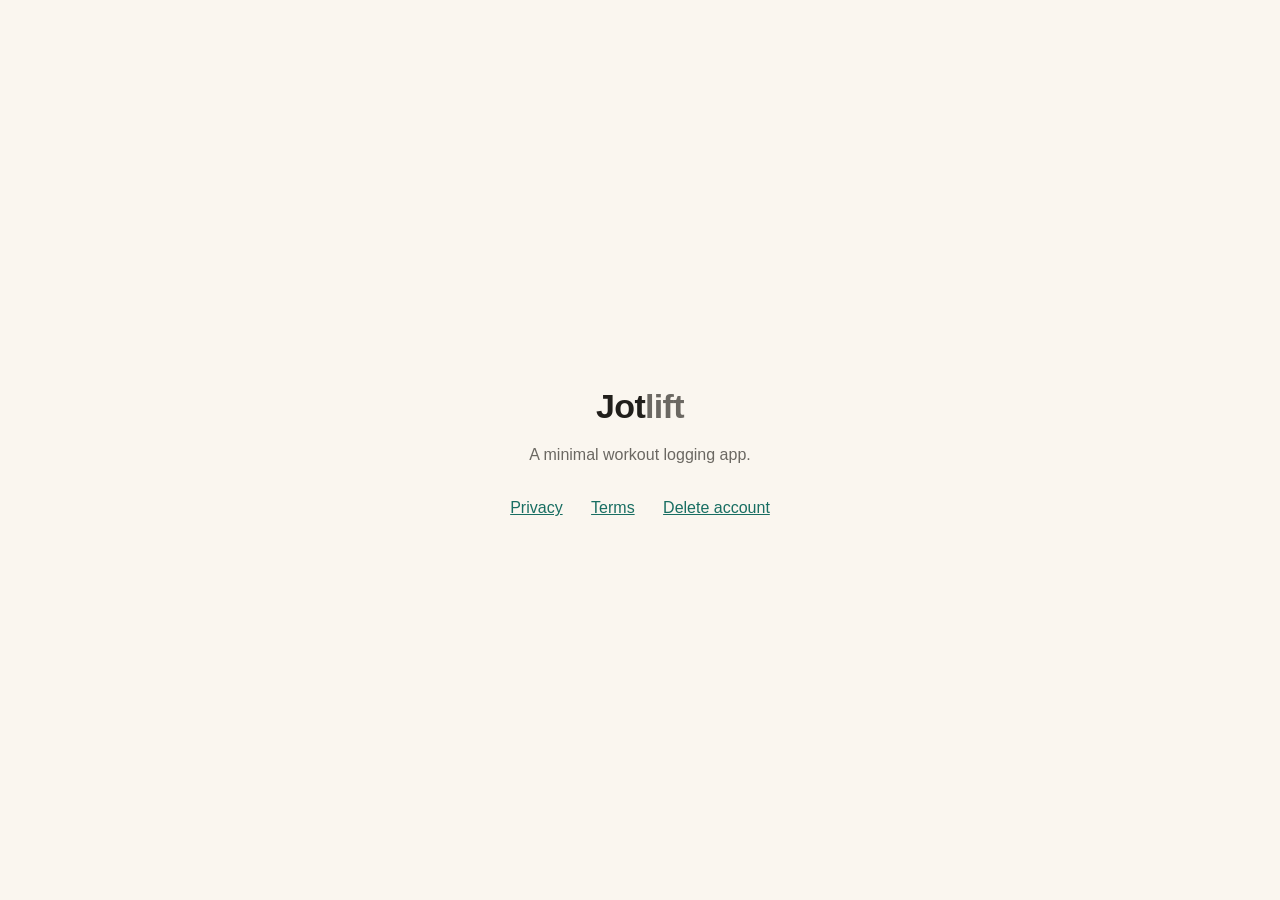
==== index.html @ 5275f231 "Add Jotlift legal pages (privacy, terms, account deletion) + root + CNAME for jotlift.app" ====
<!DOCTYPE html>
<html lang="en">
<head>
<meta charset="utf-8">
<meta name="viewport" content="width=device-width, initial-scale=1">
<title>Jotlift</title>
<meta name="description" content="Jotlift, a minimal workout logging app.">
<style>
:root{--paper:#FAF6EF;--ink:#211F1B;--ink2:#6b6862;--accent:#186E62;--hair:#e7e0d5;}
@media (prefers-color-scheme:dark){:root{--paper:#101012;--ink:#ECEDEF;--ink2:#9A9DA5;--accent:#57B3A2;--hair:#38383A;}}
*{box-sizing:border-box;}
body{margin:0;background:var(--paper);color:var(--ink);line-height:1.6;-webkit-font-smoothing:antialiased;
font-family:-apple-system,BlinkMacSystemFont,"Segoe UI",Roboto,Helvetica,Arial,sans-serif;
min-height:100vh;display:flex;align-items:center;justify-content:center;}
.wrap{max-width:520px;padding:32px 22px;text-align:center;}
.brand{font-weight:700;font-size:34px;letter-spacing:-0.02em;margin-bottom:8px;}
.brand span{color:var(--ink2);font-weight:600;}
p{font-size:16px;color:var(--ink2);margin:0 0 28px;}
.nav a{color:var(--accent);margin:0 12px;font-size:16px;}
</style>
</head>
<body>
<div class="wrap">
<div class="brand">Jot<span>lift</span></div>
<p>A minimal workout logging app.</p>
<div class="nav">
<a href="/privacy">Privacy</a>
<a href="/terms">Terms</a>
<a href="/delete">Delete account</a>
</div>
</div>
</body>
</html>
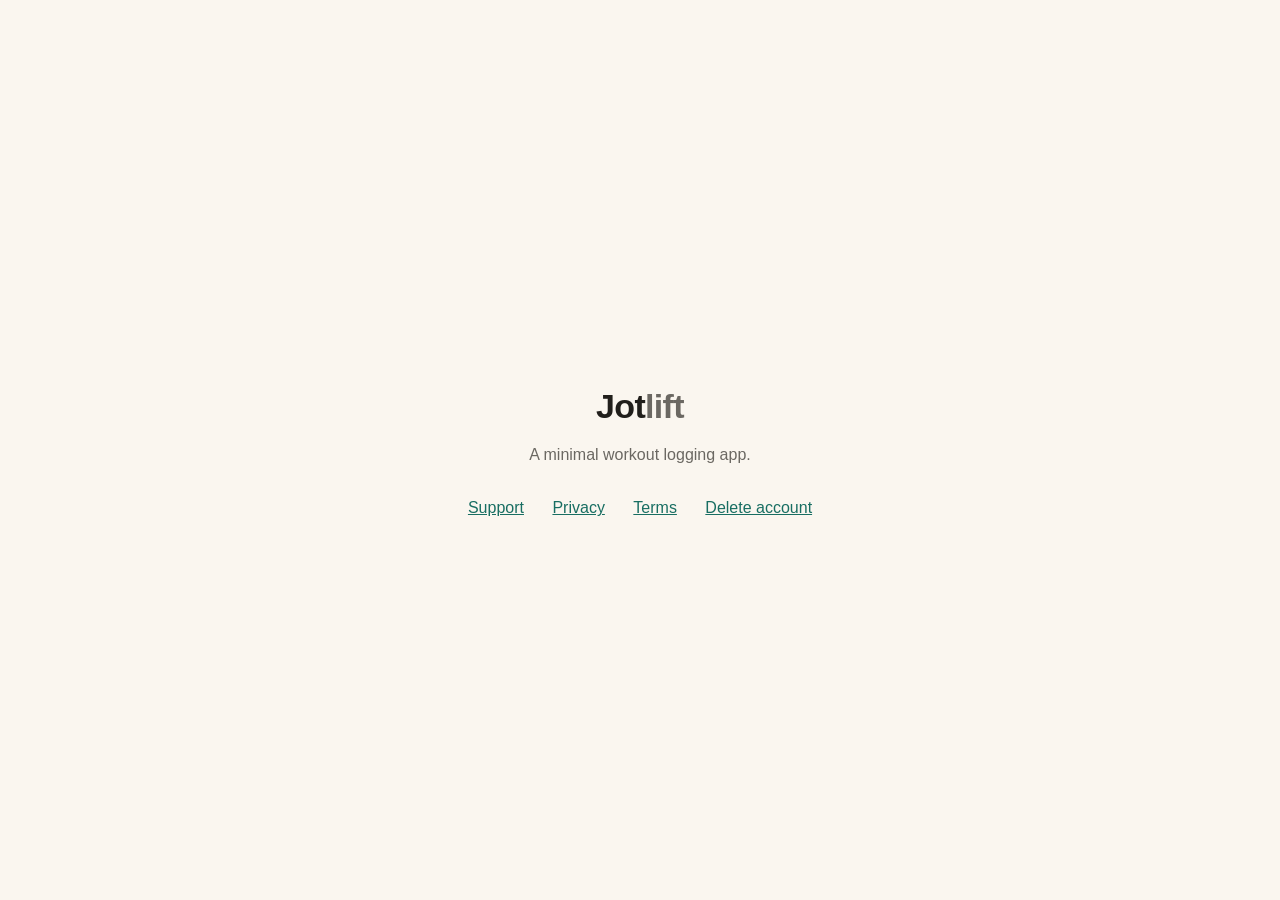
==== commit cad8bf17: "Add support page for the App Store support URL App Store Connect requires a Support URL and reviewer" ====
--- a/index.html
+++ b/index.html
@@ -24,6 +24,7 @@
 <div class="brand">Jot<span>lift</span></div>
 <p>A minimal workout logging app.</p>
 <div class="nav">
+<a href="/support">Support</a>
 <a href="/privacy">Privacy</a>
 <a href="/terms">Terms</a>
 <a href="/delete">Delete account</a>
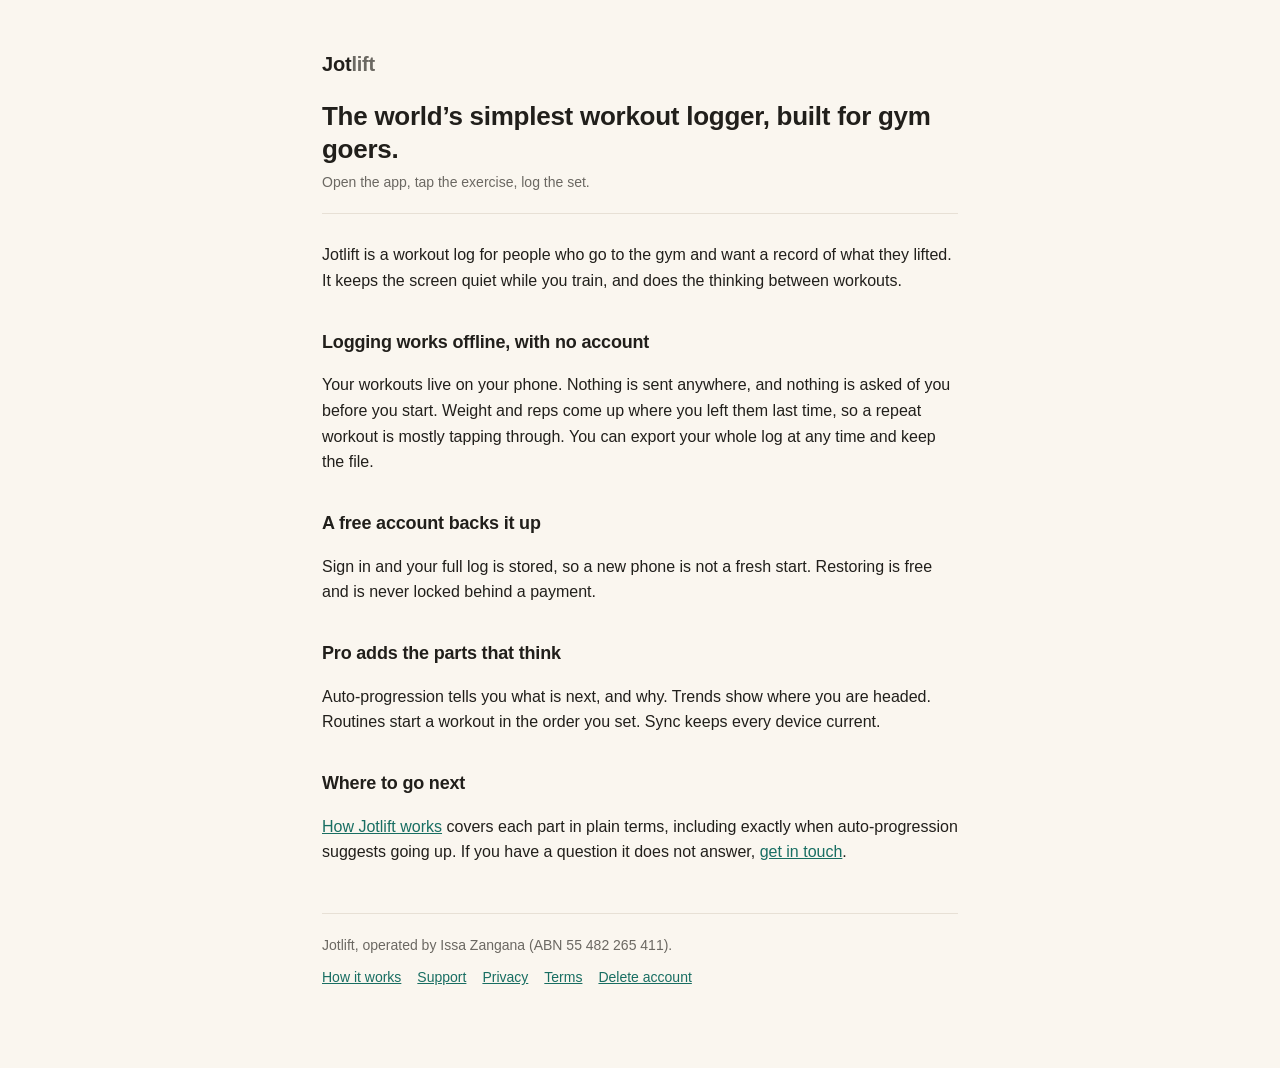
==== commit 94a52021: "Rewrite homepage and add how-it-works The homepage described the app in one sentence, which does not" ====
--- a/index.html
+++ b/index.html
@@ -4,31 +4,55 @@
 <meta charset="utf-8">
 <meta name="viewport" content="width=device-width, initial-scale=1">
 <title>Jotlift</title>
-<meta name="description" content="Jotlift, a minimal workout logging app.">
+<meta name="description" content="Jotlift is a simple workout logger. Log your sets offline, back them up with a free account, and let Jotlift Pro tell you what is next.">
 <style>
 :root{--paper:#FAF6EF;--ink:#211F1B;--ink2:#6b6862;--accent:#186E62;--hair:#e7e0d5;}
 @media (prefers-color-scheme:dark){:root{--paper:#101012;--ink:#ECEDEF;--ink2:#9A9DA5;--accent:#57B3A2;--hair:#38383A;}}
 *{box-sizing:border-box;}
 body{margin:0;background:var(--paper);color:var(--ink);line-height:1.6;-webkit-font-smoothing:antialiased;
-font-family:-apple-system,BlinkMacSystemFont,"Segoe UI",Roboto,Helvetica,Arial,sans-serif;
-min-height:100vh;display:flex;align-items:center;justify-content:center;}
-.wrap{max-width:520px;padding:32px 22px;text-align:center;}
-.brand{font-weight:700;font-size:34px;letter-spacing:-0.02em;margin-bottom:8px;}
+font-family:-apple-system,BlinkMacSystemFont,"Segoe UI",Roboto,Helvetica,Arial,sans-serif;}
+.wrap{max-width:680px;margin:0 auto;padding:48px 22px 80px;}
+header{border-bottom:1px solid var(--hair);padding-bottom:20px;margin-bottom:28px;}
+.brand{font-weight:700;font-size:20px;letter-spacing:-0.01em;}
 .brand span{color:var(--ink2);font-weight:600;}
-p{font-size:16px;color:var(--ink2);margin:0 0 28px;}
-.nav a{color:var(--accent);margin:0 12px;font-size:16px;}
+h1{font-size:26px;line-height:1.25;margin:20px 0 6px;letter-spacing:-0.01em;}
+.eff{color:var(--ink2);font-size:14px;margin:0;}
+h2{font-size:18px;margin:34px 0 8px;letter-spacing:-0.01em;}
+p,li{font-size:16px;}
+a{color:var(--accent);}
+ul{padding-left:20px;}
+strong{font-weight:600;}
+footer{margin-top:48px;padding-top:20px;border-top:1px solid var(--hair);color:var(--ink2);font-size:14px;}
+.nav{margin-top:10px;}
+.nav a{margin-right:16px;}
 </style>
 </head>
 <body>
 <div class="wrap">
+<header>
 <div class="brand">Jot<span>lift</span></div>
-<p>A minimal workout logging app.</p>
-<div class="nav">
-<a href="/support">Support</a>
-<a href="/privacy">Privacy</a>
-<a href="/terms">Terms</a>
-<a href="/delete">Delete account</a>
-</div>
+<h1>The world&rsquo;s simplest workout logger, built for gym goers.</h1>
+<p class="eff">Open the app, tap the exercise, log the set.</p>
+</header>
+
+<p>Jotlift is a workout log for people who go to the gym and want a record of what they lifted. It keeps the screen quiet while you train, and does the thinking between workouts.</p>
+
+<h2>Logging works offline, with no account</h2>
+<p>Your workouts live on your phone. Nothing is sent anywhere, and nothing is asked of you before you start. Weight and reps come up where you left them last time, so a repeat workout is mostly tapping through. You can export your whole log at any time and keep the file.</p>
+
+<h2>A free account backs it up</h2>
+<p>Sign in and your full log is stored, so a new phone is not a fresh start. Restoring is free and is never locked behind a payment.</p>
+
+<h2>Pro adds the parts that think</h2>
+<p>Auto-progression tells you what is next, and why. Trends show where you are headed. Routines start a workout in the order you set. Sync keeps every device current.</p>
+
+<h2>Where to go next</h2>
+<p><a href="/how-it-works">How Jotlift works</a> covers each part in plain terms, including exactly when auto-progression suggests going up. If you have a question it does not answer, <a href="/support">get in touch</a>.</p>
+
+<footer>
+Jotlift, operated by Issa Zangana (ABN 55 482 265 411).
+<div class="nav"><a href="/how-it-works">How it works</a><a href="/support">Support</a><a href="/privacy">Privacy</a><a href="/terms">Terms</a><a href="/delete">Delete account</a></div>
+</footer>
 </div>
 </body>
 </html>
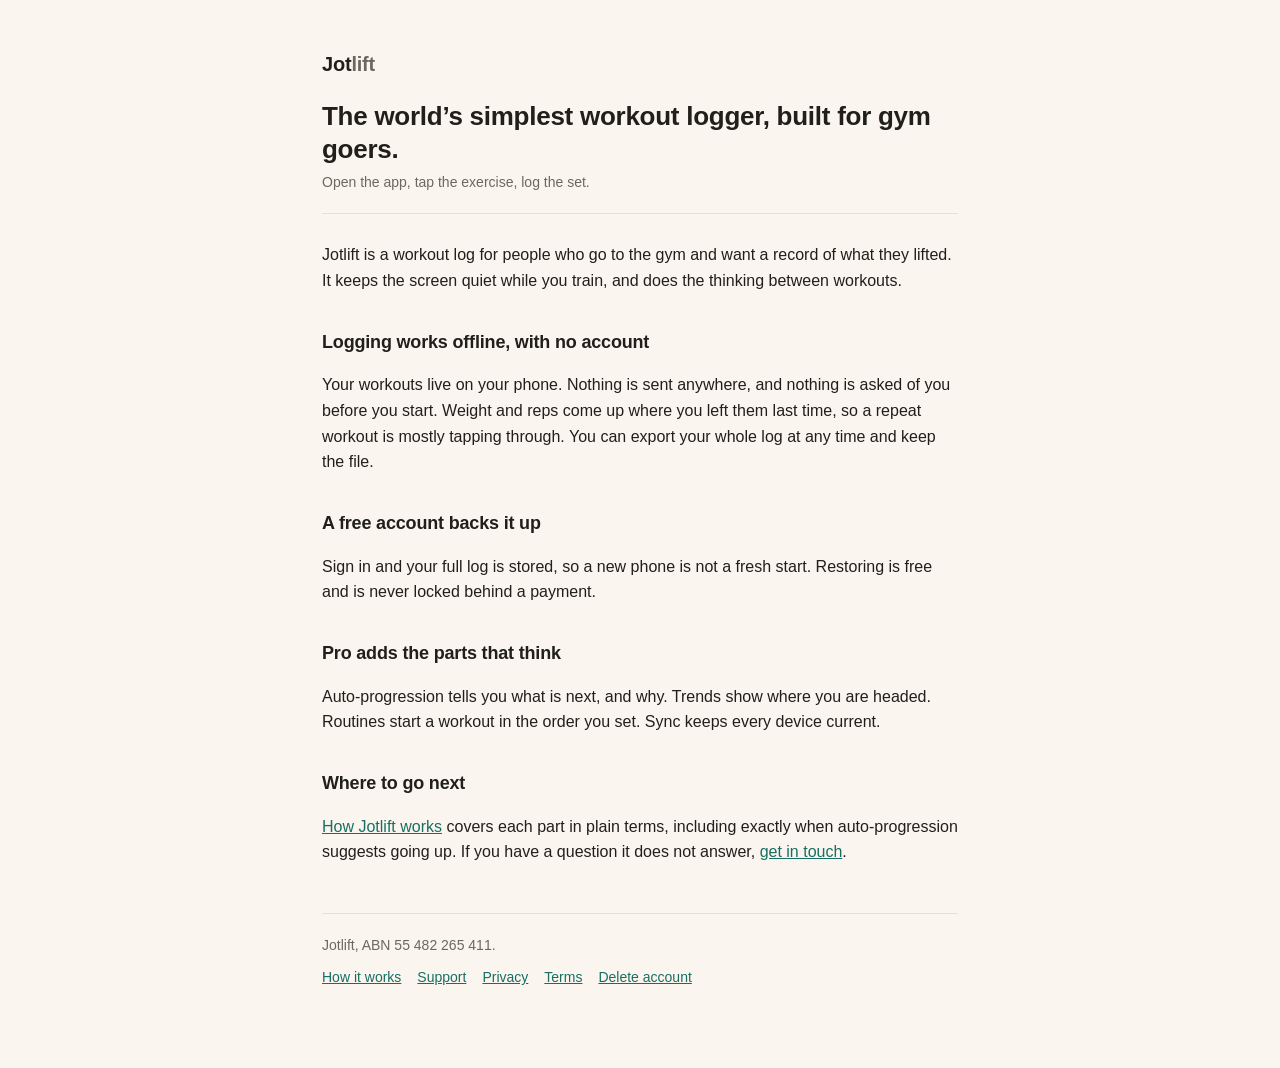
==== commit 0ce8c91b: "Identify the operator by trading name and ABN, not by personal name Replaces all 12 occurrences of t" ====
--- a/index.html
+++ b/index.html
@@ -50,7 +50,7 @@
 <p><a href="/how-it-works">How Jotlift works</a> covers each part in plain terms, including exactly when auto-progression suggests going up. If you have a question it does not answer, <a href="/support">get in touch</a>.</p>
 
 <footer>
-Jotlift, operated by Issa Zangana (ABN 55 482 265 411).
+Jotlift, ABN 55 482 265 411.
 <div class="nav"><a href="/how-it-works">How it works</a><a href="/support">Support</a><a href="/privacy">Privacy</a><a href="/terms">Terms</a><a href="/delete">Delete account</a></div>
 </footer>
 </div>
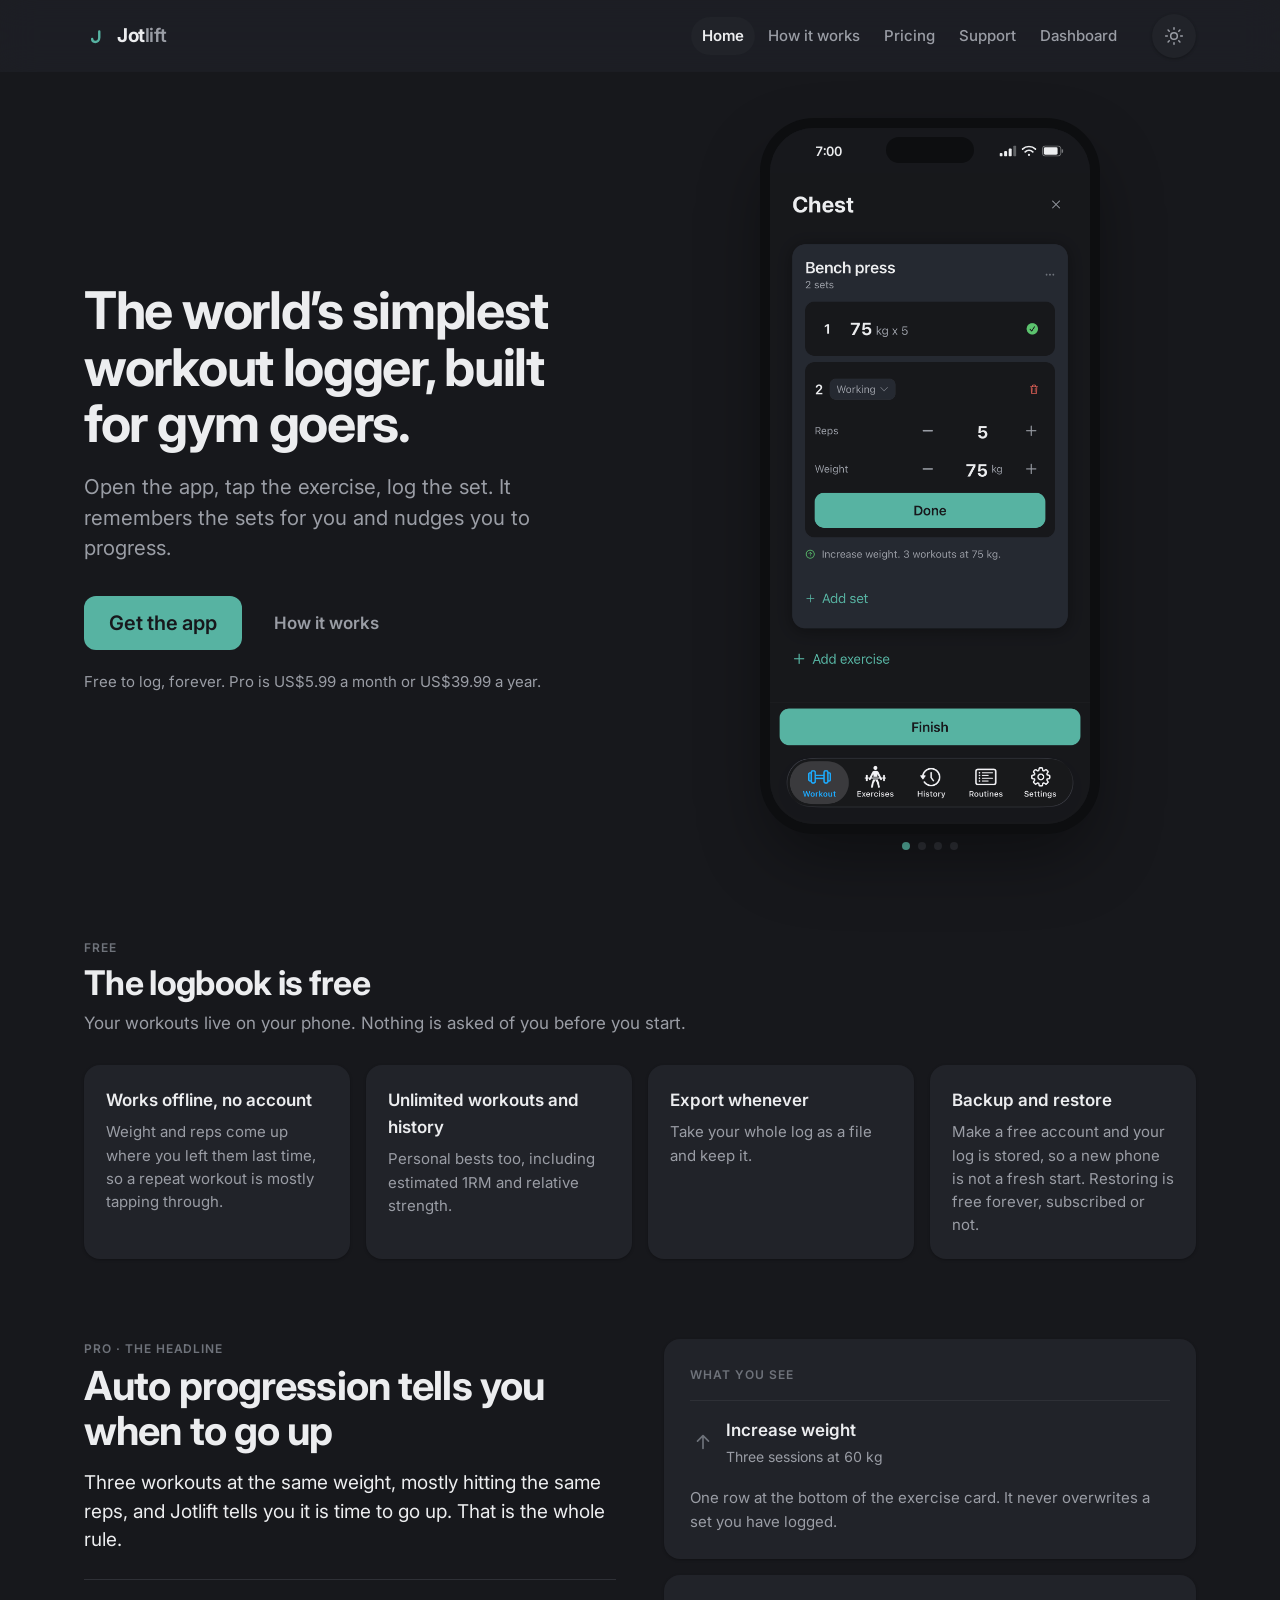
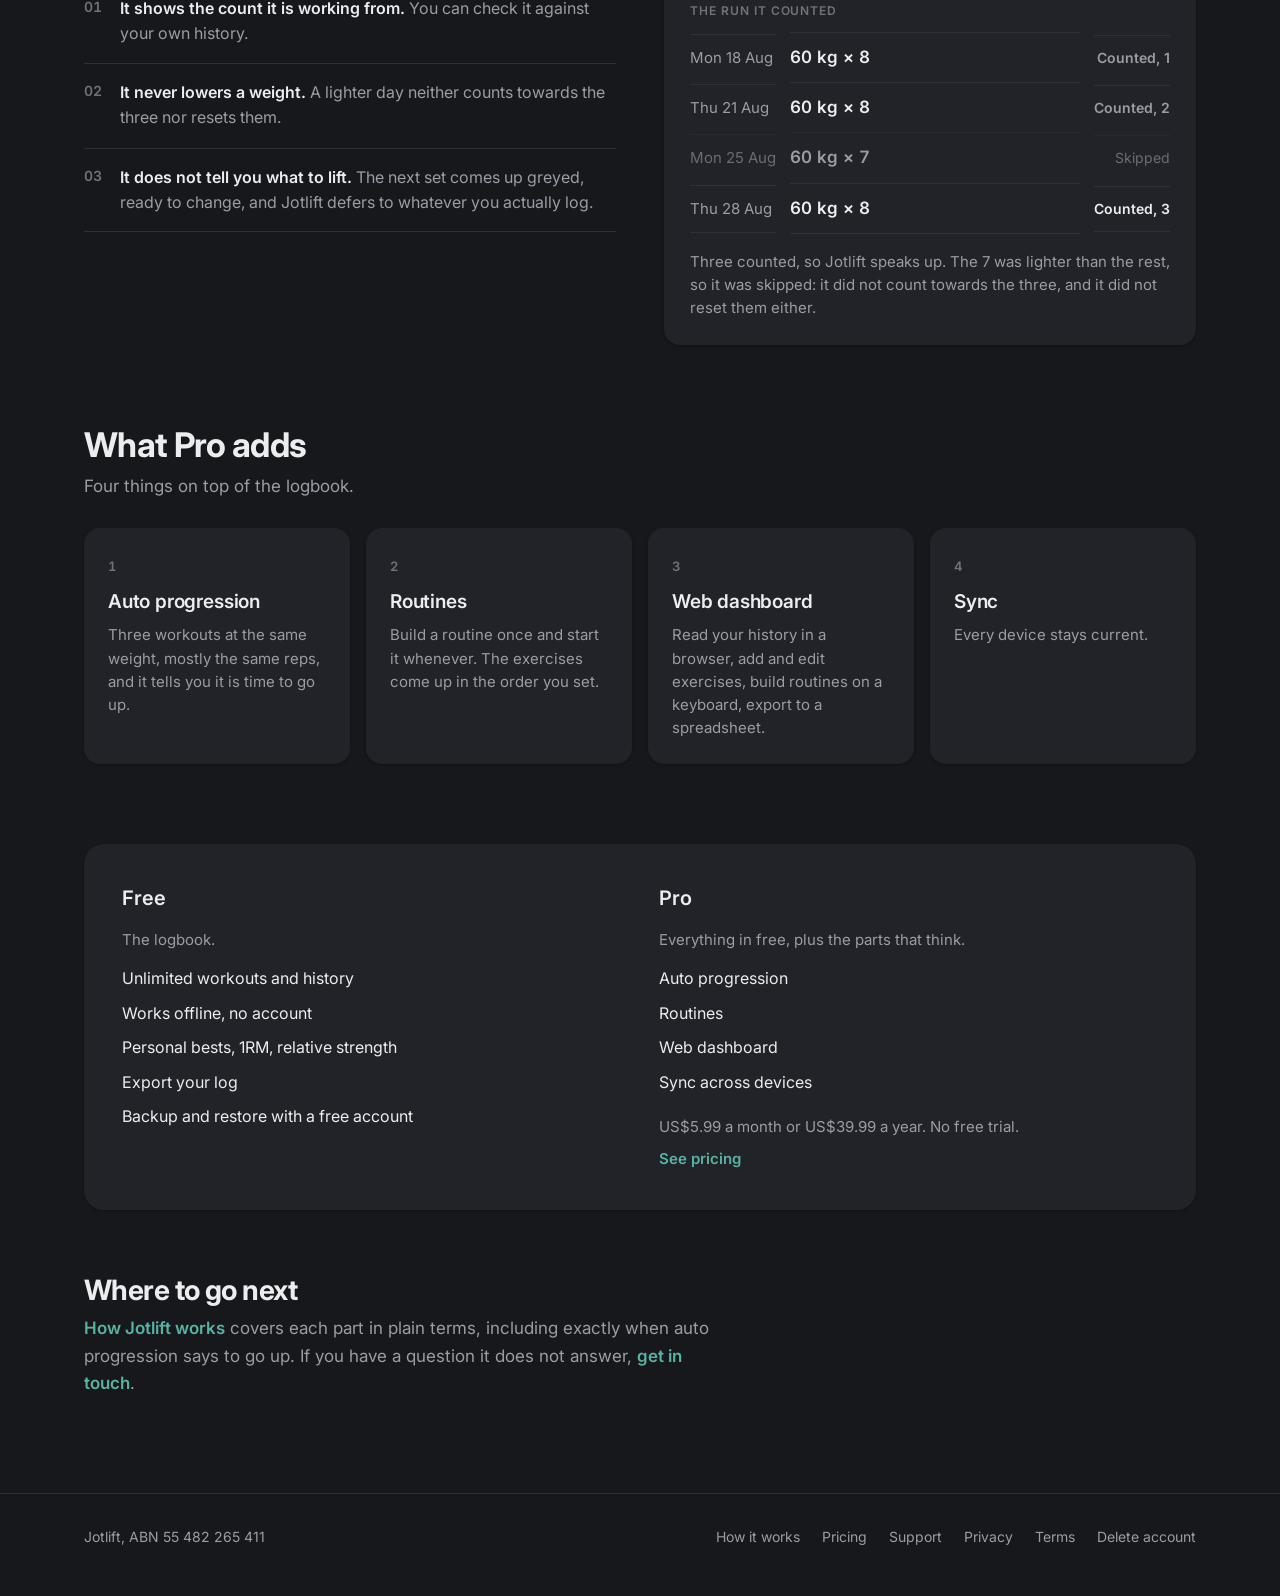
==== commit 5325343e: "Build the Jotlift web surface: marketing site and Pro dashboard Rebuilds the site from the design ha" ====
--- a/index.html
+++ b/index.html
@@ -1,58 +1,252 @@
 <!DOCTYPE html>
-<html lang="en">
+<html lang="en" data-app="jotlift" data-theme="dark">
 <head>
 <meta charset="utf-8">
 <meta name="viewport" content="width=device-width, initial-scale=1">
-<title>Jotlift</title>
-<meta name="description" content="Jotlift is a simple workout logger. Log your sets offline, back them up with a free account, and let Jotlift Pro tell you what is next.">
-<style>
-:root{--paper:#FAF6EF;--ink:#211F1B;--ink2:#6b6862;--accent:#186E62;--hair:#e7e0d5;}
-@media (prefers-color-scheme:dark){:root{--paper:#101012;--ink:#ECEDEF;--ink2:#9A9DA5;--accent:#57B3A2;--hair:#38383A;}}
-*{box-sizing:border-box;}
-body{margin:0;background:var(--paper);color:var(--ink);line-height:1.6;-webkit-font-smoothing:antialiased;
-font-family:-apple-system,BlinkMacSystemFont,"Segoe UI",Roboto,Helvetica,Arial,sans-serif;}
-.wrap{max-width:680px;margin:0 auto;padding:48px 22px 80px;}
-header{border-bottom:1px solid var(--hair);padding-bottom:20px;margin-bottom:28px;}
-.brand{font-weight:700;font-size:20px;letter-spacing:-0.01em;}
-.brand span{color:var(--ink2);font-weight:600;}
-h1{font-size:26px;line-height:1.25;margin:20px 0 6px;letter-spacing:-0.01em;}
-.eff{color:var(--ink2);font-size:14px;margin:0;}
-h2{font-size:18px;margin:34px 0 8px;letter-spacing:-0.01em;}
-p,li{font-size:16px;}
-a{color:var(--accent);}
-ul{padding-left:20px;}
-strong{font-weight:600;}
-footer{margin-top:48px;padding-top:20px;border-top:1px solid var(--hair);color:var(--ink2);font-size:14px;}
-.nav{margin-top:10px;}
-.nav a{margin-right:16px;}
-</style>
+<title>Jotlift — the world's simplest workout logger</title>
+<meta name="description" content="Open the app, tap the exercise, log the set. Jotlift remembers the sets for you and nudges you to progress. Free to log, forever.">
+<link rel="canonical" href="https://jotlift.app/">
+<meta property="og:title" content="Jotlift — the world's simplest workout logger">
+<meta property="og:description" content="Open the app, tap the exercise, log the set. Jotlift remembers the sets for you and nudges you to progress.">
+<meta property="og:url" content="https://jotlift.app/">
+<meta property="og:type" content="website">
+<link rel="icon" href="/assets/img/glyph.svg" type="image/svg+xml">
+<link rel="stylesheet" href="/assets/css/site.css">
+<script>
+  /* Applied before first paint so a light-mode reader never sees a dark flash. */
+  try {
+    var t = localStorage.getItem('jotlift.theme');
+    if (t === 'light' || t === 'dark') document.documentElement.setAttribute('data-theme', t);
+  } catch (e) {}
+</script>
 </head>
-<body>
-<div class="wrap">
-<header>
-<div class="brand">Jot<span>lift</span></div>
-<h1>The world&rsquo;s simplest workout logger, built for gym goers.</h1>
-<p class="eff">Open the app, tap the exercise, log the set.</p>
+<body class="jotx">
+<a class="skip-link" href="#main">Skip to content</a>
+
+<header class="site-header">
+  <div class="site-header__inner">
+    <a class="wordmark" href="/">
+      <svg width="24" height="24" viewBox="0 0 100 100" fill="none" aria-hidden="true"><g transform="translate(10,10) scale(0.8)"><path d="M67 26 L67 58 C67 73 56 81 46 81 C36 81 30 74 30 66" fill="none" stroke="var(--color-accent)" stroke-width="12.5" stroke-linecap="round" stroke-linejoin="round"/></g></svg>
+      <span class="wordmark__text">Jot<span>lift</span></span>
+    </a>
+    <nav class="site-nav" aria-label="Main">
+      <a href="/" aria-current="page">Home</a>
+      <a href="/how-it-works/">How it works</a>
+      <a href="/pricing/">Pricing</a>
+      <a href="/support/">Support</a>
+      <a href="/dashboard/">Dashboard</a>
+    </nav>
+    <button class="theme-toggle" type="button" data-theme-toggle aria-label="Switch appearance">
+      <svg class="icon-sun" width="20" height="20" viewBox="0 0 24 24" fill="none" stroke="currentColor" stroke-width="1.8" stroke-linecap="round" stroke-linejoin="round" aria-hidden="true"><circle cx="12" cy="12" r="4"/><path d="M12 2v2M12 20v2M4.9 4.9l1.4 1.4M17.7 17.7l1.4 1.4M2 12h2M20 12h2M4.9 19.1l1.4-1.4M17.7 6.3l1.4-1.4"/></svg>
+      <svg class="icon-moon" width="20" height="20" viewBox="0 0 24 24" fill="none" stroke="currentColor" stroke-width="1.8" stroke-linecap="round" stroke-linejoin="round" aria-hidden="true"><path d="M12 3a6 6 0 0 0 9 9 9 9 0 1 1-9-9Z"/></svg>
+    </button>
+  </div>
 </header>
 
-<p>Jotlift is a workout log for people who go to the gym and want a record of what they lifted. It keeps the screen quiet while you train, and does the thinking between workouts.</p>
-
-<h2>Logging works offline, with no account</h2>
-<p>Your workouts live on your phone. Nothing is sent anywhere, and nothing is asked of you before you start. Weight and reps come up where you left them last time, so a repeat workout is mostly tapping through. You can export your whole log at any time and keep the file.</p>
-
-<h2>A free account backs it up</h2>
-<p>Sign in and your full log is stored, so a new phone is not a fresh start. Restoring is free and is never locked behind a payment.</p>
-
-<h2>Pro adds the parts that think</h2>
-<p>Auto-progression tells you what is next, and why. Trends show where you are headed. Routines start a workout in the order you set. Sync keeps every device current.</p>
-
-<h2>Where to go next</h2>
-<p><a href="/how-it-works">How Jotlift works</a> covers each part in plain terms, including exactly when auto-progression suggests going up. If you have a question it does not answer, <a href="/support">get in touch</a>.</p>
-
-<footer>
-Jotlift, ABN 55 482 265 411.
-<div class="nav"><a href="/how-it-works">How it works</a><a href="/support">Support</a><a href="/privacy">Privacy</a><a href="/terms">Terms</a><a href="/delete">Delete account</a></div>
+<main id="main">
+
+  <!-- hero -->
+  <section class="hero shell">
+    <div>
+      <h1 class="display h-hero">The world&rsquo;s simplest workout logger, built for gym goers.</h1>
+      <p class="hero__sub">Open the app, tap the exercise, log the set. It remembers the sets for you and nudges you to progress.</p>
+      <div class="hero__cta">
+        <a class="btn btn--lg" href="/how-it-works/#get-the-app" data-app-link>Get the app</a>
+        <a class="btn-quiet" href="/how-it-works/">How it works</a>
+      </div>
+      <p class="hero__price" data-hero-price>Free to log, forever. Pro is US$5.99 a month or US$39.99 a year.</p>
+    </div>
+
+    <!--
+      The phone. Four real captures from the app, walked on one track. Each
+      capture carries the app's own chrome, including the Liquid Glass tab bar,
+      so the page never redraws it. Their own top band is replaced by the drawn
+      one below, on the same canvas colour the captures use, so nothing reads
+      as cropped.
+    -->
+    <div class="phone-col">
+      <div class="phone">
+        <div class="phone__status">
+          <span class="phone__clock">7:00</span>
+          <span class="phone__island"></span>
+          <span class="phone__meters">
+            <svg width="17" height="11" viewBox="0 0 17 11" aria-hidden="true"><rect x="0" y="7.5" width="3" height="3.5" rx="1" fill="currentColor"/><rect x="4.6" y="5.5" width="3" height="5.5" rx="1" fill="currentColor"/><rect x="9.2" y="3" width="3" height="8" rx="1" fill="currentColor"/><rect x="13.8" y="0" width="3" height="11" rx="1" fill="currentColor" opacity="0.35"/></svg>
+            <svg width="15" height="11" viewBox="0 0 15 11" fill="none" stroke="currentColor" stroke-width="1.7" stroke-linecap="round" aria-hidden="true"><path d="M1 3.6a9.4 9.4 0 0 1 13 0"/><path d="M3.7 6.3a5.6 5.6 0 0 1 7.6 0"/><circle cx="7.5" cy="9.4" r="1.1" fill="currentColor" stroke="none"/></svg>
+            <svg width="23" height="11" viewBox="0 0 24 12" aria-hidden="true"><rect x="0.5" y="0.5" width="20" height="11" rx="3" fill="none" stroke="currentColor" stroke-opacity="0.45"/><rect x="2" y="2" width="15" height="8" rx="1.5" fill="currentColor"/><rect x="21.5" y="4" width="1.5" height="4" rx="0.75" fill="currentColor" opacity="0.45"/></svg>
+          </span>
+        </div>
+        <div class="phone__viewport">
+          <div class="phone__track" data-hero-track></div>
+        </div>
+      </div>
+      <div class="phone__dots" data-hero-dots role="tablist" aria-label="App screens"></div>
+    </div>
+  </section>
+
+  <!-- the logbook -->
+  <section class="shell section--first">
+    <p class="eyebrow">Free</p>
+    <h2 class="display h-section">The logbook is free</h2>
+    <p style="margin:0;max-width:56ch" class="quiet">Your workouts live on your phone. Nothing is asked of you before you start.</p>
+    <div class="grid grid--240" style="margin-top:28px">
+      <div class="feature-card">
+        <h3>Works offline, no account</h3>
+        <p>Weight and reps come up where you left them last time, so a repeat workout is mostly tapping through.</p>
+      </div>
+      <div class="feature-card">
+        <h3>Unlimited workouts and history</h3>
+        <p>Personal bests too, including estimated 1RM and relative strength.</p>
+      </div>
+      <div class="feature-card">
+        <h3>Export whenever</h3>
+        <p>Take your whole log as a file and keep it.</p>
+      </div>
+      <div class="feature-card">
+        <h3>Backup and restore</h3>
+        <p>Make a free account and your log is stored, so a new phone is not a fresh start. Restoring is free forever, subscribed or not.</p>
+      </div>
+    </div>
+  </section>
+
+  <!-- auto progression -->
+  <section class="shell section">
+    <div class="split">
+      <div>
+        <p class="eyebrow">Pro &middot; the headline</p>
+        <h2 class="display h-lead">Auto progression tells you when to go up</h2>
+        <p style="margin:0 0 24px;font-size:19px;line-height:1.5;max-width:44ch;color:var(--color-text)">Three workouts at the same weight, mostly hitting the same reps, and Jotlift tells you it is time to go up. That is the whole rule.</p>
+        <div class="rules">
+          <div class="rule">
+            <span class="rule__n">01</span>
+            <p><strong>It shows the count it is working from.</strong> You can check it against your own history.</p>
+          </div>
+          <div class="rule">
+            <span class="rule__n">02</span>
+            <p><strong>It never lowers a weight.</strong> A lighter day neither counts towards the three nor resets them.</p>
+          </div>
+          <div class="rule">
+            <span class="rule__n">03</span>
+            <p><strong>It does not tell you what to lift.</strong> The next set comes up greyed, ready to change, and Jotlift defers to whatever you actually log.</p>
+          </div>
+        </div>
+      </div>
+      <div style="display:flex;flex-direction:column;gap:16px">
+        <div class="card" style="padding:26px">
+          <p class="eyebrow" style="margin-bottom:16px">What you see</p>
+          <div class="whyline">
+            <svg width="22" height="22" viewBox="0 0 24 24" fill="none" stroke="currentColor" stroke-width="1.8" stroke-linecap="round" stroke-linejoin="round" aria-hidden="true"><path d="M12 19V5M6 11l6-6 6 6"/></svg>
+            <div>
+              <p class="whyline__title">Increase weight</p>
+              <p class="whyline__count">Three sessions at 60 kg</p>
+            </div>
+          </div>
+          <p style="margin:16px 0 0;font-size:15px;line-height:1.55" class="quiet">One row at the bottom of the exercise card. It never overwrites a set you have logged.</p>
+        </div>
+        <div class="card" style="padding:26px">
+          <p class="eyebrow" style="margin-bottom:12px">The run it counted</p>
+          <!-- One grid, three columns sized once, so the weights line up down
+               the page instead of per row. -->
+          <div class="run">
+            <span class="run__date">Mon 18 Aug</span>
+            <span class="run__load">60 kg &times; 8</span>
+            <span class="run__note">Counted, 1</span>
+
+            <span class="run__date">Thu 21 Aug</span>
+            <span class="run__load">60 kg &times; 8</span>
+            <span class="run__note">Counted, 2</span>
+
+            <span class="run__date run__row--skipped" style="opacity:0.6">Mon 25 Aug</span>
+            <span class="run__load" style="opacity:0.6">60 kg &times; 7</span>
+            <span class="run__note" style="opacity:0.6;font-weight:400">Skipped</span>
+
+            <span class="run__date">Thu 28 Aug</span>
+            <span class="run__load">60 kg &times; 8</span>
+            <span class="run__note run__note--final">Counted, 3</span>
+          </div>
+          <p style="margin:16px 0 0;font-size:15px;line-height:1.55" class="quiet">Three counted, so Jotlift speaks up. The 7 was lighter than the rest, so it was skipped: it did not count towards the three, and it did not reset them either.</p>
+        </div>
+      </div>
+    </div>
+  </section>
+
+  <!-- pro, four things -->
+  <section class="shell section">
+    <h2 class="display h-section">What Pro adds</h2>
+    <p style="margin:0 0 28px;max-width:56ch" class="quiet">Four things on top of the logbook.</p>
+    <div class="grid grid--230">
+      <div class="pro-card">
+        <span class="pro-card__n">1</span>
+        <h3>Auto progression</h3>
+        <p>Three workouts at the same weight, mostly the same reps, and it tells you it is time to go up.</p>
+      </div>
+      <div class="pro-card">
+        <span class="pro-card__n">2</span>
+        <h3>Routines</h3>
+        <p>Build a routine once and start it whenever. The exercises come up in the order you set.</p>
+      </div>
+      <div class="pro-card">
+        <span class="pro-card__n">3</span>
+        <h3>Web dashboard</h3>
+        <p>Read your history in a browser, add and edit exercises, build routines on a keyboard, export to a spreadsheet.</p>
+      </div>
+      <div class="pro-card">
+        <span class="pro-card__n">4</span>
+        <h3>Sync</h3>
+        <p>Every device stays current.</p>
+      </div>
+    </div>
+  </section>
+
+  <!-- free vs pro -->
+  <section class="shell section">
+    <div class="compare">
+      <div>
+        <h3>Free</h3>
+        <p class="compare__sub">The logbook.</p>
+        <div class="compare__list">
+          <span>Unlimited workouts and history</span>
+          <span>Works offline, no account</span>
+          <span>Personal bests, 1RM, relative strength</span>
+          <span>Export your log</span>
+          <span>Backup and restore with a free account</span>
+        </div>
+      </div>
+      <div>
+        <h3>Pro</h3>
+        <p class="compare__sub">Everything in free, plus the parts that think.</p>
+        <div class="compare__list">
+          <span>Auto progression</span>
+          <span>Routines</span>
+          <span>Web dashboard</span>
+          <span>Sync across devices</span>
+        </div>
+        <p style="margin:20px 0 0;font-size:15px" class="quiet" data-pro-price>US$5.99 a month or US$39.99 a year. No free trial.</p>
+        <p style="margin:8px 0 0;font-size:15px"><a href="/pricing/" style="font-weight:600">See pricing</a></p>
+      </div>
+    </div>
+  </section>
+
+  <!-- next -->
+  <section class="shell" style="padding-top:64px;padding-bottom:96px">
+    <h2 class="display" style="margin:0 0 8px;font-size:clamp(22px,2.2vw,28px);line-height:1.2;letter-spacing:-0.02em">Where to go next</h2>
+    <p style="margin:0;max-width:58ch" class="quiet"><a href="/how-it-works/" style="font-weight:600">How Jotlift works</a> covers each part in plain terms, including exactly when auto progression says to go up. If you have a question it does not answer, <a href="/support/" style="font-weight:600">get in touch</a>.</p>
+  </section>
+</main>
+
+<footer class="site-footer">
+  <div class="site-footer__inner">
+    <p>Jotlift, ABN 55 482 265 411</p>
+    <nav aria-label="Footer">
+      <a href="/how-it-works/">How it works</a>
+      <a href="/pricing/">Pricing</a>
+      <a href="/support/">Support</a>
+      <a href="/privacy/">Privacy</a>
+      <a href="/terms/">Terms</a>
+      <a href="/delete/">Delete account</a>
+    </nav>
+  </div>
 </footer>
-</div>
+
+<script type="module" src="/assets/js/home.js"></script>
 </body>
 </html>
--- a/assets/css/site.css
+++ b/assets/css/site.css
@@ -0,0 +1,784 @@
+/* Jotlift web surface — marketing site + signed-in dashboard.
+ *
+ * Built on the Jot Core design system. Every colour, size, radius, shadow and
+ * timing below resolves to a token in assets/css/tokens/*.css. Nothing here
+ * invents a value.
+ *
+ * Rules carried from the design system readme:
+ *  - The ladder steps UPWARD: canvas -> surface -> elevated.
+ *  - A card is `surface` + radius-lg + elev-1 and NO border.
+ *  - Hairlines are internal only: they divide rows inside a card, never outline
+ *    one, and they inset to clear a leading glyph (60px behind a 32px tile,
+ *    72px behind a 44px one).
+ *  - Tint scarcity: the accent marks tappable or active things only.
+ *  - Press, not hover: brightness(0.92) on buttons, a background tint on rows.
+ *  - Touch targets never below 44px.
+ */
+
+@import "tokens/fonts.css";
+@import "tokens/colors.css";
+@import "tokens/typography.css";
+@import "tokens/spacing.css";
+@import "tokens/elevation.css";
+
+/* ============================================================ reset + ground */
+
+*, *::before, *::after { box-sizing: border-box; }
+
+html, body { margin: 0; padding: 0; }
+
+body {
+  min-height: 100vh;
+  background: var(--color-canvas);
+  color: var(--color-text);
+  font-family: var(--font-text);
+  font-size: 17px;
+  line-height: 1.6;
+  -webkit-font-smoothing: antialiased;
+}
+
+/* The theme cross-fade. Only the properties that carry the palette. */
+body, .jotx { transition: background-color var(--motion-standard) var(--ease-standard), color var(--motion-standard) var(--ease-standard); }
+.jotx * { transition: background-color var(--motion-standard) var(--ease-standard), color var(--motion-standard) var(--ease-standard), border-color var(--motion-standard) var(--ease-standard), box-shadow var(--motion-standard) var(--ease-standard); }
+@media (prefers-reduced-motion: reduce) { body, .jotx, .jotx * { transition: none; } }
+
+a { color: var(--color-accent); text-decoration: none; }
+a:hover { text-decoration: underline; }
+
+img { max-width: 100%; }
+
+/* Quiet text recedes by size and weight, never by faint colour alone. */
+.num { font-variant-numeric: tabular-nums; font-feature-settings: "tnum" 1; }
+
+.sr-only {
+  position: absolute; width: 1px; height: 1px; padding: 0; margin: -1px;
+  overflow: hidden; clip: rect(0 0 0 0); white-space: nowrap; border: 0;
+}
+
+.skip-link {
+  position: absolute; left: -9999px; top: 0; z-index: 100;
+  padding: 12px 18px; border-radius: var(--radius-md);
+  background: var(--color-elevated); color: var(--color-text);
+  box-shadow: var(--elev-2); font-size: 15px; font-weight: 600;
+}
+.skip-link:focus { left: 16px; top: 16px; text-decoration: none; }
+
+:focus-visible { outline: 2px solid var(--color-accent); outline-offset: 2px; border-radius: 4px; }
+
+.shell { width: min(1160px, 100%); margin: 0 auto; padding-left: 24px; padding-right: 24px; }
+.shell-prose { width: min(760px, 100%); margin: 0 auto; padding-left: 24px; padding-right: 24px; }
+.shell-legal { width: min(720px, 100%); margin: 0 auto; padding-left: 24px; padding-right: 24px; }
+.shell-pricing { width: min(1000px, 100%); margin: 0 auto; padding-left: 24px; padding-right: 24px; }
+.shell-dash { width: min(1240px, 100%); margin: 0 auto; padding-left: 24px; padding-right: 24px; }
+
+/* ==================================================================== header */
+
+.site-header {
+  position: sticky; top: 0; z-index: 40;
+  background: var(--glass-tint-d);
+  backdrop-filter: saturate(160%) blur(var(--glass-blur));
+  -webkit-backdrop-filter: saturate(160%) blur(var(--glass-blur));
+}
+:root:not([data-theme="dark"]) .site-header { background: var(--glass-tint-l); }
+[data-theme="light"] .site-header { background: var(--glass-tint-l); }
+
+.site-header__inner {
+  width: min(1160px, 100%); margin: 0 auto; padding: 14px 24px;
+  display: flex; align-items: center; gap: 24px;
+}
+
+.wordmark { display: flex; align-items: center; gap: 9px; flex: 0 0 auto; }
+.wordmark:hover { text-decoration: none; }
+.wordmark__text { font-size: 19px; font-weight: 700; letter-spacing: -0.02em; color: var(--color-text); }
+.wordmark__text span { color: var(--color-text-quiet); font-weight: 600; }
+
+.site-nav { flex: 1; display: flex; flex-wrap: wrap; gap: 4px 2px; justify-content: flex-end; align-items: center; }
+.site-nav a {
+  padding: 7px 11px; border-radius: var(--radius-pill);
+  font-size: 15px; font-weight: 500; white-space: nowrap;
+  color: var(--color-text-quiet); background: transparent;
+}
+.site-nav a:hover { color: var(--color-text); text-decoration: none; }
+.site-nav a[aria-current="page"] { color: var(--color-text); font-weight: 600; background: var(--color-surface); }
+
+.theme-toggle {
+  flex: 0 0 auto; width: 44px; height: 44px;
+  display: inline-flex; align-items: center; justify-content: center;
+  border: none; border-radius: var(--radius-pill);
+  background: var(--color-surface); color: var(--color-text-quiet);
+  box-shadow: var(--elev-1); cursor: pointer;
+}
+.theme-toggle:hover { color: var(--color-text); }
+.theme-toggle svg { display: block; }
+/* One button, two glyphs: the sun shows in dark mode (what a press gets you). */
+.theme-toggle .icon-sun { display: block; }
+.theme-toggle .icon-moon { display: none; }
+[data-theme="light"] .theme-toggle .icon-sun { display: none; }
+[data-theme="light"] .theme-toggle .icon-moon { display: block; }
+
+/* ==================================================================== footer */
+
+.site-footer { background: var(--color-canvas); border-top: 1px solid var(--color-hairline); }
+.site-footer__inner {
+  width: min(1160px, 100%); margin: 0 auto; padding: 32px 24px 48px;
+  display: flex; flex-wrap: wrap; gap: 20px 40px;
+  align-items: flex-start; justify-content: space-between;
+}
+.site-footer p { margin: 0; font-size: 14px; color: var(--color-text-quiet); }
+.site-footer nav { display: flex; flex-wrap: wrap; gap: 8px 22px; font-size: 14px; }
+.site-footer nav a { color: var(--color-text-quiet); }
+.site-footer nav a:hover { color: var(--color-text); text-decoration: none; }
+
+/* ================================================================ components */
+
+/* Button — accent is spent here, sparingly. Press is an Instant darken. */
+.btn {
+  display: inline-flex; align-items: center; justify-content: center; gap: 8px;
+  min-width: 44px; height: 48px; padding: 0 20px;
+  font-family: var(--font-text); font-size: var(--type-headline-size);
+  font-weight: var(--weight-semibold); line-height: 1; letter-spacing: -0.01em;
+  border-radius: var(--radius-md); border: 1px solid transparent;
+  background: var(--color-accent); color: var(--color-on-accent);
+  cursor: pointer; user-select: none;
+  -webkit-tap-highlight-color: transparent;
+  transition: filter var(--motion-instant) var(--ease-standard);
+}
+.btn:hover { text-decoration: none; }
+.btn:active { filter: brightness(0.92); }
+.btn[disabled], .btn[aria-disabled="true"] { opacity: 0.4; cursor: default; filter: none; }
+.btn--sm { height: 36px; padding: 0 14px; font-size: var(--type-subhead-size); border-radius: var(--radius-sm); gap: 6px; }
+.btn--lg { height: 54px; padding: 0 24px; font-size: var(--type-title-3-size); gap: 10px; }
+.btn--secondary { background: var(--color-surface); color: var(--color-text); border-color: var(--color-hairline); }
+.btn--text { background: transparent; color: var(--color-accent); }
+.btn--destructive { background: var(--color-danger); color: var(--color-on-danger); }
+.btn--full { width: 100%; }
+
+/* A quiet link that sits beside a primary button at the same height. */
+.btn-quiet {
+  height: 54px; display: inline-flex; align-items: center; padding: 0 20px;
+  font-size: 17px; font-weight: 600; color: var(--color-text-quiet); cursor: pointer;
+}
+.btn-quiet:hover { color: var(--color-text); text-decoration: none; }
+
+/* Pill — a status SIGNAL, never a button. */
+.pill {
+  display: inline-flex; align-items: center; gap: 5px;
+  height: 24px; padding: 0 10px; border-radius: var(--radius-pill);
+  font-family: var(--font-text); font-size: var(--type-footnote-size);
+  font-weight: var(--weight-semibold); line-height: 1; white-space: nowrap;
+  background: var(--color-surface); color: var(--color-text-quiet);
+}
+.pill--success { background: var(--color-success-soft); color: var(--color-success); }
+.pill--accent  { background: var(--color-accent-soft);  color: var(--color-accent); }
+.pill--danger  { background: var(--color-danger-soft);  color: var(--color-danger); }
+.pill--warning { background: var(--color-warning-soft); color: var(--color-warning); }
+
+/* TextField — elevated fill, hairline border, accent hairline on focus. */
+.field { display: flex; flex-direction: column; gap: var(--space-2); width: 100%; }
+.field__label { font-size: var(--type-subhead-size); font-weight: var(--weight-semibold); color: var(--color-text); }
+.field__box {
+  display: flex; align-items: center; gap: var(--space-2);
+  background: var(--color-elevated); border: 1.5px solid var(--color-hairline);
+  border-radius: var(--radius-md); padding: 0 var(--space-3); height: 48px;
+  transition: border-color var(--motion-quick) var(--ease-standard);
+}
+.field__box:focus-within { border-color: var(--color-accent); }
+.field__box > svg { flex: 0 0 auto; color: var(--color-text-decorative); }
+.field input {
+  flex: 1; min-width: 0; border: none; outline: none; background: transparent;
+  font-family: var(--font-text); font-size: var(--type-body-size); color: var(--color-text);
+}
+.field input::placeholder { color: var(--color-text-decorative); }
+.field--numeric input { font-variant-numeric: tabular-nums; }
+.field__help { font-size: var(--type-footnote-size); color: var(--color-text-quiet); }
+.field__help--error { color: var(--color-danger); }
+
+/* SegmentedControl — the selected segment rides on an elevated thumb. */
+.segmented {
+  display: inline-flex; background: var(--color-surface);
+  border: 1px solid var(--color-hairline); border-radius: var(--radius-md);
+  padding: 3px; gap: 2px;
+}
+.segmented button {
+  flex: 1; min-height: 36px; padding: 0 16px; border: none;
+  border-radius: var(--radius-sm); background: transparent; box-shadow: none;
+  color: var(--color-text-quiet); font-family: var(--font-text);
+  font-size: var(--type-subhead-size); font-weight: var(--weight-semibold);
+  cursor: pointer; white-space: nowrap;
+  -webkit-tap-highlight-color: transparent;
+  transition: color var(--motion-quick) var(--ease-standard), background var(--motion-quick) var(--ease-standard);
+}
+.segmented button[aria-selected="true"] { background: var(--color-elevated); box-shadow: var(--elev-2); color: var(--color-accent); }
+
+/* Stepper — accent tints the controls because they are the actionable bit. */
+.stepper {
+  display: inline-flex; align-items: center; height: 48px;
+  background: var(--color-elevated); border: 1px solid var(--color-hairline);
+  border-radius: var(--radius-md);
+}
+.stepper button {
+  width: 44px; height: 44px; display: inline-flex; align-items: center; justify-content: center;
+  border: none; background: transparent; color: var(--color-accent);
+  font-size: 22px; font-weight: var(--weight-medium); cursor: pointer;
+  -webkit-tap-highlight-color: transparent;
+  transition: transform var(--motion-instant) var(--ease-spring);
+}
+.stepper button:active { transform: scale(0.88); }
+.stepper button[disabled] { opacity: 0.32; cursor: default; transform: none; }
+.stepper__value {
+  min-width: 64px; text-align: center;
+  font-variant-numeric: tabular-nums;
+  font-size: var(--type-headline-size); font-weight: var(--weight-semibold); color: var(--color-text);
+}
+
+/* Card — surface + radius-lg + elev-1, no border. */
+.card { background: var(--color-surface); border-radius: var(--radius-lg); box-shadow: var(--elev-1); }
+.card--raised { background: var(--color-elevated); box-shadow: var(--elev-2); }
+.card--xl { border-radius: var(--radius-xl); }
+.card--pad { padding: 22px; }
+
+/* A recessed tile: a canvas square holding a glyph in decorative ink, so a
+   status is never carried by colour alone. */
+.tile {
+  display: flex; align-items: center; justify-content: center; flex: 0 0 auto;
+  background: var(--color-canvas); color: var(--color-text-decorative);
+}
+.tile--44 { width: 44px; height: 44px; border-radius: var(--radius-md); }
+.tile--32 { width: 32px; height: 32px; border-radius: var(--radius-sm); }
+
+/* A hairline dividing rows inside a card, inset to clear the leading glyph. */
+.divider-60 { position: absolute; left: 60px; right: 0; top: 0; height: 1px; background: var(--color-hairline); }
+.divider-72 { position: absolute; left: 72px; right: 0; top: 0; height: 1px; background: var(--color-hairline); }
+
+/* Eyebrow: a tiny uppercase label above a group, never inside the card. */
+.eyebrow {
+  margin: 0 0 6px; font-size: 12px; font-weight: 600; letter-spacing: 0.08em;
+  text-transform: uppercase; color: var(--color-text-decorative);
+}
+
+/* ============================================================== type helpers */
+
+.display {
+  font-family: var(--font-display); font-weight: 700;
+  letter-spacing: -0.025em; line-height: 1.12; color: var(--color-text);
+  text-wrap: pretty;
+}
+.h-hero    { margin: 0; font-size: clamp(34px, 4.6vw, 52px); line-height: 1.08; }
+.h-page    { margin: 0 0 10px; font-size: clamp(30px, 4vw, 42px); }
+.h-legal   { margin: 0 0 6px; font-size: clamp(30px, 4vw, 40px); line-height: 1.14; }
+.h-section { margin: 0 0 8px; font-size: clamp(26px, 2.8vw, 34px); line-height: 1.15; letter-spacing: -0.02em; }
+.h-lead    { margin: 0 0 16px; font-size: clamp(28px, 3.4vw, 40px); line-height: 1.12; letter-spacing: -0.022em; }
+
+.lede { margin: 0 0 32px; font-size: 19px; line-height: 1.5; color: var(--color-text-quiet); }
+.quiet { color: var(--color-text-quiet); }
+.decorative { color: var(--color-text-decorative); }
+
+/* ==================================================================== layout */
+
+.section { padding-top: 80px; }
+.section--first { padding-top: 64px; }
+.grid { display: grid; gap: 16px; }
+.grid--240 { grid-template-columns: repeat(auto-fit, minmax(240px, 1fr)); }
+.grid--230 { grid-template-columns: repeat(auto-fit, minmax(230px, 1fr)); }
+.grid--220 { grid-template-columns: repeat(auto-fit, minmax(220px, 1fr)); }
+
+/* ====================================================================== home */
+
+.hero {
+  padding: 56px 24px 24px;
+  display: grid; grid-template-columns: repeat(auto-fit, minmax(320px, 1fr));
+  gap: 48px; align-items: center;
+}
+.hero__sub { margin: 20px 0 0; font-size: clamp(17px, 1.6vw, 21px); line-height: 1.5; color: var(--color-text-quiet); max-width: 36ch; }
+.hero__cta { margin-top: 32px; display: flex; flex-wrap: wrap; gap: 12px; align-items: center; }
+.hero__price { margin: 20px 0 0; font-size: 15px; color: var(--color-text-quiet); }
+
+/* The phone. A 320px frame, 44px radius, a 10px bezel plus a soft drop. */
+.phone-col { display: flex; flex-direction: column; align-items: center; gap: 18px; }
+.phone {
+  position: relative; width: 320px; background: var(--color-canvas);
+  border-radius: 44px; overflow: hidden;
+  box-shadow: 0 0 0 10px #0d0e10, 0 30px 70px rgba(0, 0, 0, 0.42);
+}
+/* A drawn status bar on the same canvas colour as the capture, so there is no
+   seam where the capture's own band was cropped away. */
+.phone__status { position: relative; height: 45px; background: var(--color-canvas); }
+.phone__clock {
+  position: absolute; top: 50%; left: 58px; transform: translate(-50%, -50%);
+  font-size: 13px; font-weight: 600; color: var(--color-text); font-variant-numeric: tabular-nums;
+}
+.phone__island {
+  position: absolute; top: 9px; left: 50%; transform: translateX(-50%);
+  width: 88px; height: 26px; border-radius: var(--radius-pill); background: #0d0e10;
+}
+.phone__meters {
+  position: absolute; top: 50%; left: 262px; transform: translate(-50%, -50%);
+  display: flex; align-items: center; gap: 5px; color: var(--color-text);
+}
+.phone__viewport { position: relative; width: 100%; aspect-ratio: 1206 / 2452; overflow: hidden; }
+.phone__track { display: flex; height: 100%; transition: transform 620ms cubic-bezier(0.32, 0.72, 0, 1); }
+.phone__panel { height: 100%; overflow: hidden; }
+/* 170 source px of a 1206px-wide capture: its own status bar, and nothing else. */
+.phone__panel img { display: block; width: 100%; margin-top: -14.1%; }
+@media (prefers-reduced-motion: reduce) { .phone__track { transition: none; } }
+
+.phone__dots { display: flex; gap: 8px; }
+.phone__dots button {
+  width: 8px; height: 8px; padding: 0; border: none; border-radius: 50%;
+  background: var(--color-hairline); cursor: pointer;
+  transition: background 240ms var(--ease-standard);
+}
+.phone__dots button[aria-current="true"] { background: var(--color-accent); }
+
+.feature-card { background: var(--color-surface); border-radius: var(--radius-lg); box-shadow: var(--elev-1); padding: 22px; }
+.feature-card h3 { margin: 0 0 6px; font-size: 17px; font-weight: 600; color: var(--color-text); }
+.feature-card p { margin: 0; font-size: 15px; line-height: 1.55; color: var(--color-text-quiet); }
+
+.split { display: grid; grid-template-columns: repeat(auto-fit, minmax(300px, 1fr)); gap: 48px; align-items: start; }
+
+/* The numbered rules under the auto-progression headline. */
+.rules { display: flex; flex-direction: column; gap: 2px; }
+.rule { display: flex; gap: 14px; padding: 16px 0; border-top: 1px solid var(--color-hairline); }
+.rule:last-child { border-bottom: 1px solid var(--color-hairline); }
+.rule__n { flex: 0 0 auto; width: 22px; font-size: 14px; font-weight: 600; color: var(--color-text-decorative); font-variant-numeric: tabular-nums; }
+.rule p { margin: 0; font-size: 16px; line-height: 1.55; color: var(--color-text-quiet); }
+.rule strong { color: var(--color-text); font-weight: 600; }
+
+/* WhyLine: the engine's own words, with the arrow.up.circle glyph. */
+.whyline { border-top: 1px solid var(--color-hairline); padding: 16px 2px 2px; display: flex; align-items: center; gap: 12px; }
+.whyline svg { flex: 0 0 auto; color: var(--color-text-decorative); }
+.whyline__title { margin: 0; font-size: 17px; font-weight: 600; color: var(--color-text); }
+.whyline__count { margin: 2px 0 0; font-size: 14px; color: var(--color-text-quiet); font-variant-numeric: tabular-nums; }
+
+/* The run the engine counted. One grid, three columns sized once, so the
+   weights line up down the page instead of per row. */
+.run { display: grid; grid-template-columns: auto minmax(0, 1fr) auto; gap: 0 14px; align-items: baseline; }
+.run > span { padding: 11px 0; border-top: 1px solid var(--color-hairline); white-space: nowrap; }
+.run > span:nth-last-child(-n + 3) { border-bottom: 1px solid var(--color-hairline); }
+.run__date { font-size: 15px; color: var(--color-text-quiet); }
+.run__load { font-size: 17px; font-weight: 600; color: var(--color-text); font-variant-numeric: tabular-nums; }
+.run__note { text-align: right; font-size: 14px; font-weight: 600; color: var(--color-text-quiet); }
+.run__row--skipped > span { opacity: 0.6; }
+.run__row--skipped .run__note { font-weight: 400; }
+.run__note--final { color: var(--color-text); }
+
+.pro-card { background: var(--color-surface); border-radius: var(--radius-lg); box-shadow: var(--elev-1); padding: 24px; }
+.pro-card__n { font-size: 13px; font-weight: 600; color: var(--color-text-decorative); font-variant-numeric: tabular-nums; }
+.pro-card h3 { margin: 8px 0 6px; font-size: 19px; font-weight: 600; letter-spacing: -0.01em; color: var(--color-text); }
+.pro-card p { margin: 0; font-size: 15px; line-height: 1.55; color: var(--color-text-quiet); }
+
+.compare {
+  background: var(--color-surface); border-radius: var(--radius-xl); box-shadow: var(--elev-1);
+  padding: clamp(24px, 3vw, 40px);
+  display: grid; grid-template-columns: repeat(auto-fit, minmax(260px, 1fr)); gap: clamp(24px, 3vw, 48px);
+}
+.compare h3 { margin: 0 0 14px; font-size: 20px; font-weight: 600; letter-spacing: -0.01em; color: var(--color-text); }
+.compare__sub { margin: 0 0 14px; font-size: 15px; color: var(--color-text-quiet); }
+.compare__list { display: flex; flex-direction: column; gap: 9px; font-size: 16px; color: var(--color-text); }
+
+/* ============================================================= prose (how it works, legal) */
+
+.prose { padding: 56px 0 96px; color: var(--color-text); line-height: 1.65; }
+.prose h2 { margin: 0 0 10px; font-size: 22px; font-weight: 700; letter-spacing: -0.015em; color: var(--color-text); }
+.prose p { margin: 0 0 14px; }
+.prose p:last-child { margin-bottom: 0; }
+.prose .gap { margin-bottom: 40px; }
+.prose strong { color: var(--color-text); font-weight: 600; }
+.prose ul { margin: 0 0 16px; padding-left: 22px; display: flex; flex-direction: column; gap: 6px; }
+.prose .h2-row { display: flex; align-items: center; gap: 10px; margin: 0 0 10px; }
+.prose .h2-row h2 { margin: 0; }
+.effective { margin: 0 0 36px; font-size: 15px; color: var(--color-text-decorative); }
+
+/* Legal pages use a smaller heading and a wider paragraph rhythm. */
+.legal h2 { font-size: 20px; font-weight: 600; letter-spacing: 0; }
+.legal p { margin: 0 0 16px; }
+.legal .gap { margin-bottom: 32px; }
+
+.faq h2 { margin: 0 0 10px; font-size: 20px; font-weight: 600; color: var(--color-text); }
+.faq p { margin: 0 0 32px; color: var(--color-text); }
+.faq p:last-child { margin-bottom: 0; }
+
+.support-card { padding: 24px; margin-bottom: 40px; }
+.support-card p:first-child { margin: 0 0 4px; font-size: 15px; color: var(--color-text-quiet); }
+.support-card__email { margin: 0 0 12px; font-size: 20px; font-weight: 600; }
+.support-card p:last-child { margin: 0; font-size: 15px; line-height: 1.6; color: var(--color-text-quiet); }
+
+/* =================================================================== pricing */
+
+.plan-row { display: flex; flex-wrap: wrap; gap: 12px 20px; align-items: center; margin-bottom: 12px; }
+.plan-switch {
+  display: inline-flex; gap: 4px; padding: 4px; border-radius: var(--radius-pill);
+  background: var(--color-canvas); box-shadow: inset 0 0 0 1px var(--color-hairline);
+}
+.plan-switch button {
+  padding: 9px 22px; border: none; border-radius: var(--radius-pill);
+  font-family: var(--font-text); font-size: 15px; font-weight: 500;
+  color: var(--color-text-quiet); background: transparent; box-shadow: none; cursor: pointer;
+}
+.plan-switch button[aria-pressed="true"] { color: var(--color-text); font-weight: 600; background: var(--color-surface); box-shadow: var(--elev-1); }
+
+.country { position: relative; min-width: 260px; }
+.country__button {
+  width: 100%; min-height: 48px; display: flex; align-items: center; gap: 10px;
+  padding: 0 14px; border: none; border-radius: var(--radius-md);
+  background: var(--color-surface); box-shadow: var(--elev-1); cursor: pointer;
+  font-family: var(--font-text); font-size: 16px; color: var(--color-text); text-align: left;
+}
+.country__button > svg { flex: 0 0 auto; color: var(--color-text-decorative); }
+.country__name { flex: 1; min-width: 0; overflow: hidden; text-overflow: ellipsis; white-space: nowrap; }
+.country__code { flex: 0 0 auto; font-size: 14px; font-weight: 600; color: var(--color-text-quiet); font-variant-numeric: tabular-nums; }
+.country__menu {
+  position: absolute; top: calc(100% + 6px); left: 0; right: 0; z-index: 30;
+  background: var(--color-elevated); border-radius: 14px; box-shadow: var(--elev-3); overflow: hidden;
+}
+.country__search { padding: 10px 10px 8px; }
+.country__list { max-height: 280px; overflow-y: auto; padding: 0 6px 8px; }
+.country__list button {
+  display: flex; align-items: center; gap: 10px; width: 100%;
+  min-height: 44px; padding: 0 12px; border: none; border-radius: 9px;
+  background: transparent; cursor: pointer; text-align: left;
+  font-family: var(--font-text); font-size: 16px; color: var(--color-text);
+}
+.country__list button:hover { background: var(--color-surface); }
+.country__list button[aria-selected="true"] { background: var(--color-accent-soft); color: var(--color-accent); font-weight: 600; }
+.country__list button span:first-child { flex: 1; min-width: 0; overflow: hidden; text-overflow: ellipsis; white-space: nowrap; }
+.country__list button span:last-child { flex: 0 0 auto; font-size: 13px; font-weight: 600; color: var(--color-text-quiet); }
+.country__empty { margin: 0; padding: 12px; font-size: 15px; color: var(--color-text-quiet); }
+
+.price-note { margin: 0 0 6px; font-size: 14px; color: var(--color-text-decorative); }
+.price-note--wide { margin: 0 0 24px; max-width: 64ch; font-size: 14px; line-height: 1.55; color: var(--color-text-decorative); }
+
+.price-cards { display: grid; grid-template-columns: repeat(auto-fit, minmax(280px, 1fr)); gap: 20px; margin-bottom: 56px; }
+.price-card {
+  background: var(--color-surface); border-radius: var(--radius-xl); box-shadow: var(--elev-1);
+  padding: 32px; display: flex; flex-direction: column;
+}
+.price-card--pro { background: var(--color-elevated); box-shadow: var(--elev-2); }
+.price-card h2 { margin: 0 0 6px; font-size: 20px; font-weight: 600; color: var(--color-text); }
+.price-card__sub { margin: 0 0 20px; font-size: 15px; color: var(--color-text-quiet); }
+.price-card__amount {
+  margin: 0 0 4px; font-family: var(--font-display); font-size: 44px; line-height: 1;
+  font-weight: 700; letter-spacing: -0.03em; color: var(--color-text); font-variant-numeric: tabular-nums;
+}
+.price-card__per { margin: 0 0 8px; font-size: 15px; color: var(--color-text-quiet); }
+.price-card__free-per { margin: 0 0 24px; font-size: 15px; color: var(--color-text-quiet); }
+.price-card__derived { margin: 0 0 24px; font-size: 14px; color: var(--color-text-decorative); min-height: 21px; }
+.price-card__body { margin: 0; font-size: 15px; line-height: 1.6; color: var(--color-text-quiet); }
+.price-card__foot { margin-top: auto; }
+.price-card__billed { margin: 12px 0 0; font-size: 14px; color: var(--color-text-quiet); }
+
+.matrix { background: var(--color-surface); border-radius: var(--radius-xl); box-shadow: var(--elev-1); overflow: hidden; }
+.matrix__row { display: grid; grid-template-columns: 1fr 84px 84px; gap: 12px; padding: 14px 22px; align-items: center; font-size: 16px; }
+.matrix__row + .matrix__row { border-top: 1px solid var(--color-hairline); }
+.matrix__head { font-size: 11px; font-weight: 600; letter-spacing: 0.06em; text-transform: uppercase; color: var(--color-text-decorative); }
+.matrix__head span:not(:first-child) { text-align: center; }
+.matrix__yes { display: flex; justify-content: center; color: var(--color-success); }
+.matrix__no { display: flex; justify-content: center; color: var(--color-text-decorative); font-size: 15px; }
+
+/* ================================================================= dashboard */
+
+.dash-gate { padding-top: 56px; padding-bottom: 96px; }
+
+.signin { width: min(460px, 100%); margin: 0 auto; padding: 64px 24px 96px; }
+.signin__card {
+  background: var(--color-surface); border-radius: var(--radius-xl); box-shadow: var(--elev-1);
+  padding: 28px; display: flex; flex-direction: column; gap: 18px;
+}
+.signin__or { display: flex; align-items: center; gap: 12px; }
+.signin__or span:first-child, .signin__or span:last-child { flex: 1; height: 1px; background: var(--color-hairline); }
+.signin__or span:nth-child(2) { font-size: 13px; color: var(--color-text-decorative); }
+.oauth {
+  height: 48px; display: inline-flex; align-items: center; justify-content: center; gap: 9px;
+  border: 1px solid var(--color-hairline); border-radius: var(--radius-md);
+  background: var(--color-elevated); color: var(--color-text);
+  font-family: var(--font-text); font-size: 16px; font-weight: 600; cursor: pointer;
+  transition: filter var(--motion-instant) var(--ease-standard);
+}
+.oauth:active { filter: brightness(0.92); }
+.signin__foot { margin: 0; font-size: 14px; line-height: 1.55; color: var(--color-text-quiet); }
+
+/* Loading is row placeholders shaped like the content. Never a spinner. */
+.skeleton__line { height: 14px; width: 120px; border-radius: var(--radius-pill); background: var(--color-surface); }
+.skeleton__title { height: 30px; width: 220px; border-radius: var(--radius-sm); background: var(--color-surface); margin-top: 14px; }
+.skeleton__rows { margin-top: 32px; display: flex; flex-direction: column; gap: 12px; }
+.skeleton__row { height: 74px; border-radius: var(--radius-lg); background: var(--color-surface); box-shadow: var(--elev-1); }
+.skeleton__rows .skeleton__row:nth-child(2) { opacity: 0.75; }
+.skeleton__rows .skeleton__row:nth-child(3) { opacity: 0.5; }
+.skeleton__rows .skeleton__row:nth-child(4) { opacity: 0.3; }
+
+.dash-banner {
+  margin: 24px 0 0; background: var(--color-warning-soft); border-radius: var(--radius-lg);
+  padding: 18px 20px; display: flex; flex-wrap: wrap; gap: 14px; align-items: center;
+}
+.dash-banner > svg { flex: 0 0 auto; color: var(--color-warning); }
+.dash-banner div { flex: 1; min-width: 240px; }
+.dash-banner p { margin: 0; font-size: 16px; font-weight: 600; color: var(--color-warning); }
+.dash-banner p + p { margin: 3px 0 0; font-size: 15px; font-weight: 400; }
+
+.dash-head { padding: 32px 0 24px; display: flex; flex-wrap: wrap; gap: 12px 20px; align-items: baseline; }
+.dash-head > div { flex: 1; min-width: 220px; }
+.dash-head__email { margin: 0 0 4px; font-size: 15px; color: var(--color-text-quiet); }
+.dash-head h1 { margin: 0; font-family: var(--font-display); font-size: clamp(26px, 3.2vw, 34px); line-height: 1.14; font-weight: 700; letter-spacing: -0.022em; color: var(--color-text); }
+
+.dash-body { display: flex; gap: 32px; align-items: flex-start; }
+.dash-rail { flex: 0 0 200px; position: sticky; top: 88px; display: flex; flex-direction: column; gap: 2px; }
+.dash-rail button {
+  min-height: 44px; display: flex; align-items: center; padding: 0 14px;
+  border: none; border-radius: var(--radius-md); background: transparent;
+  font-family: var(--font-text); font-size: 16px; font-weight: 500;
+  color: var(--color-text-quiet); cursor: pointer; text-align: left;
+}
+.dash-rail button[aria-current="true"] { color: var(--color-accent); font-weight: 600; background: var(--color-accent-soft); }
+.dash-main { flex: 1; min-width: 0; }
+
+.dash-tabbar {
+  position: fixed; left: 0; right: 0; bottom: 0; z-index: 40; display: none;
+  border-top: 1px solid var(--color-hairline);
+  background: var(--glass-tint-d);
+  backdrop-filter: saturate(180%) blur(var(--glass-blur));
+  -webkit-backdrop-filter: saturate(180%) blur(var(--glass-blur));
+}
+[data-theme="light"] .dash-tabbar { background: var(--glass-tint-l); }
+.dash-tabbar button {
+  flex: 1; min-height: 52px; display: flex; align-items: center; justify-content: center;
+  border: none; background: transparent; cursor: pointer; text-align: center;
+  font-family: var(--font-text); font-size: 14px; font-weight: 500; color: var(--color-text-quiet);
+}
+.dash-tabbar button[aria-current="true"] { color: var(--color-accent); font-weight: 600; }
+
+.tab-head { display: flex; flex-wrap: wrap; gap: 12px; align-items: center; justify-content: space-between; margin-bottom: 16px; }
+.tab-head h2 { margin: 0; font-size: 20px; font-weight: 600; color: var(--color-text); }
+.tab-head__meta { font-size: 15px; color: var(--color-text-quiet); font-variant-numeric: tabular-nums; }
+
+/* History */
+.summary-strip { display: grid; grid-template-columns: repeat(auto-fit, minmax(130px, 1fr)); gap: 12px; margin-bottom: 8px; }
+.summary-tile { background: var(--color-elevated); border-radius: var(--radius-lg); box-shadow: var(--elev-2); padding: 18px; }
+.summary-tile__value { margin: 0; font-family: var(--font-display); font-size: 26px; line-height: 1; font-weight: 700; letter-spacing: -0.02em; color: var(--color-text); font-variant-numeric: tabular-nums; }
+.summary-tile__label { margin: 6px 0 0; font-size: 12px; font-weight: 600; letter-spacing: 0.03em; text-transform: uppercase; color: var(--color-text-quiet); }
+
+.week { padding-top: 24px; }
+.week > h3 { margin: 0 0 12px; font-size: 15px; font-weight: 600; color: var(--color-text-quiet); }
+.week__list { display: flex; flex-direction: column; gap: 12px; }
+
+.session { background: var(--color-surface); border-radius: var(--radius-lg); box-shadow: var(--elev-1); overflow: hidden; }
+.session__toggle {
+  display: flex; align-items: center; gap: 12px; width: 100%; padding: 16px;
+  min-height: 44px; border: none; background: transparent; cursor: pointer; text-align: left;
+  font-family: var(--font-text);
+  transition: background var(--motion-instant) var(--ease-standard);
+}
+.session__toggle:active { background: var(--color-accent-soft); }
+.session__main { flex: 1; min-width: 0; display: flex; flex-direction: column; gap: 2px; }
+.session__title { display: flex; align-items: center; gap: 8px; }
+.session__name { font-size: 17px; font-weight: 600; color: var(--color-text); }
+.session__synced { display: inline-flex; color: var(--color-success); }
+.session__summary { font-size: 13px; color: var(--color-text-quiet); font-variant-numeric: tabular-nums; }
+.session__caret { display: inline-flex; color: var(--color-text-decorative); }
+/* Dividers inset 72px to clear the 44px tile (C04). */
+.session__detail { padding: 0 16px 16px 72px; display: flex; flex-direction: column; gap: 16px; }
+.session__exercise { border-top: 1px solid var(--color-hairline); padding-top: 14px; }
+.session__exercise-head { display: flex; flex-wrap: wrap; gap: 8px 10px; align-items: center; }
+.session__exercise-head h4 { margin: 0; font-size: 16px; font-weight: 600; color: var(--color-text); }
+.session__perside { margin: 6px 0 0; font-size: 13px; color: var(--color-text-decorative); }
+.session__sets { display: grid; grid-template-columns: auto minmax(0, 1fr); gap: 0 14px; align-items: baseline; margin-top: 8px; }
+.session__set-n { font-size: 13px; font-weight: 600; color: var(--color-text-decorative); font-variant-numeric: tabular-nums; padding: 4px 0; }
+.session__set-v { font-size: 16px; color: var(--color-text); font-variant-numeric: tabular-nums; padding: 4px 0; }
+.session__hint { margin: 0; font-size: 14px; color: var(--color-text-quiet); }
+
+/* Progress */
+.prg-picker { position: relative; margin-bottom: 16px; }
+.prg-picker__button {
+  display: inline-flex; align-items: center; gap: 8px; padding: 9px 18px; min-height: 44px;
+  border: none; border-radius: var(--radius-pill); background: var(--color-surface);
+  box-shadow: var(--elev-1); cursor: pointer; font-family: var(--font-text);
+}
+.prg-picker__name { font-size: 19px; font-weight: 600; letter-spacing: -0.01em; color: var(--color-text); }
+.prg-picker__button > svg { color: var(--color-text-decorative); }
+.prg-picker__menu {
+  position: absolute; z-index: 5; top: calc(100% + 6px); left: 0; min-width: 260px;
+  max-height: 320px; overflow-y: auto; padding: 4px 0;
+  background: var(--color-elevated); border-radius: var(--radius-md); box-shadow: var(--elev-2);
+}
+.prg-picker__menu button {
+  display: flex; align-items: center; width: 100%; padding: 11px 16px; min-height: 44px;
+  border: none; background: transparent; cursor: pointer; text-align: left;
+  font-family: var(--font-text); font-size: 16px; color: var(--color-text);
+}
+.prg-picker__menu button:hover { background: var(--color-surface); }
+.prg-picker__menu button[aria-selected="true"] { color: var(--color-accent); background: var(--color-accent-soft); }
+
+.chart-card { background: var(--color-surface); border-radius: var(--radius-lg); box-shadow: var(--elev-1); padding: 20px; margin-bottom: 24px; }
+.chart-readout { margin: 12px 0 2px; min-height: 19px; font-size: 13px; color: var(--color-text-quiet); font-variant-numeric: tabular-nums; }
+.chart-frame { position: relative; padding: 6px 0 0 44px; }
+.chart-scroll { overflow-x: auto; overflow-y: hidden; padding: 0 24px 8px 18px; }
+.chart-plot { position: relative; height: 200px; }
+.chart-plot svg { display: block; overflow: visible; }
+.chart-guide { position: absolute; top: 0; height: 176px; width: 1px; background: var(--color-hairline); }
+.chart-dot { position: absolute; width: 11px; height: 11px; margin: -6px 0 0 -6px; border-radius: var(--radius-pill); background: var(--color-accent); }
+.chart-dot--last { width: 7px; height: 7px; margin: -4px 0 0 -4px; }
+.chart-lastlabel { position: absolute; padding-right: 6px; font-size: 12px; font-weight: 600; color: var(--color-text); font-variant-numeric: tabular-nums; white-space: nowrap; }
+.chart-hit { position: absolute; top: 0; height: 176px; width: 32px; transform: translateX(-50%); border: none; background: transparent; padding: 0; cursor: pointer; }
+.chart-xtick { position: absolute; top: 184px; transform: translateX(-50%); font-size: 11px; color: var(--color-text-quiet); white-space: nowrap; }
+.chart-ytick { position: absolute; left: 0; width: 34px; text-align: right; transform: translateY(-50%); font-size: 11px; color: var(--color-text-quiet); font-variant-numeric: tabular-nums; }
+
+.bests { background: var(--color-surface); border-radius: var(--radius-lg); box-shadow: var(--elev-1); overflow: hidden; }
+.best-row { position: relative; display: flex; align-items: center; gap: 12px; padding: 13px 16px; min-height: 44px; }
+.best-row__label { flex: 1; min-width: 0; font-size: 15px; color: var(--color-text-quiet); }
+.best-row__value { flex: 0 0 auto; font-size: 17px; font-weight: 600; color: var(--color-text); font-variant-numeric: tabular-nums; }
+.best-row__value--absent { font-size: 15px; font-weight: 400; color: var(--color-text-quiet); }
+.bests-note { margin: 14px 0 0; max-width: 62ch; font-size: 14px; line-height: 1.55; color: var(--color-text-quiet); }
+
+/* Exercises */
+.ex-group { margin-bottom: 20px; }
+.ex-group > h3 { margin: 0 0 8px; font-size: 15px; font-weight: 600; color: var(--color-text-quiet); }
+.ex-list { background: var(--color-surface); border-radius: var(--radius-lg); box-shadow: var(--elev-1); overflow: hidden; }
+.ex-row {
+  position: relative; display: flex; align-items: center; gap: 12px; width: 100%;
+  padding: 12px 16px; min-height: 44px; border: none; background: transparent;
+  cursor: pointer; text-align: left; font-family: var(--font-text);
+}
+.ex-row[aria-selected="true"] { background: var(--color-accent-soft); }
+.ex-row[aria-selected="true"] .ex-row__name { color: var(--color-accent); }
+.ex-row__main { flex: 1; min-width: 0; display: flex; flex-direction: column; gap: 1px; }
+.ex-row__name { font-size: 17px; color: var(--color-text); overflow: hidden; text-overflow: ellipsis; white-space: nowrap; }
+.ex-row__own { font-size: 12px; color: var(--color-text-decorative); }
+.ex-row__best { flex: 0 0 auto; font-size: 15px; font-weight: 600; color: var(--color-text); font-variant-numeric: tabular-nums; white-space: nowrap; }
+.ex-row__last { flex: 0 0 auto; min-width: 56px; text-align: right; font-size: 14px; color: var(--color-text-quiet); font-variant-numeric: tabular-nums; white-space: nowrap; }
+.ex-row__chevron { display: inline-flex; color: var(--color-text-decorative); }
+.ex-empty { margin: 0 0 20px; padding: 24px; background: var(--color-surface); border-radius: var(--radius-lg); box-shadow: var(--elev-1); font-size: 16px; color: var(--color-text-quiet); text-align: center; }
+
+.ex-detail { background: var(--color-elevated); border-radius: var(--radius-lg); box-shadow: var(--elev-2); padding: 24px; }
+.ex-detail h3 { margin: 0 0 4px; font-size: 17px; font-weight: 600; color: var(--color-text); }
+.ex-detail__name { margin: 0 0 20px; font-size: 15px; color: var(--color-text-quiet); }
+.ex-facts { display: grid; grid-template-columns: repeat(auto-fit, minmax(140px, 1fr)); gap: 18px 24px; margin-bottom: 18px; }
+.ex-facts p:first-child { margin: 0 0 2px; font-size: 13px; color: var(--color-text-quiet); }
+.ex-facts p:last-child { margin: 0; font-size: 16px; color: var(--color-text); }
+.ex-form { display: grid; grid-template-columns: repeat(auto-fit, minmax(180px, 1fr)); gap: 18px; }
+.ex-actions { margin-top: 20px; display: flex; flex-wrap: wrap; gap: 10px; align-items: center; justify-content: space-between; }
+.ex-actions__left { display: flex; flex-wrap: wrap; gap: 10px; }
+.danger-link { font-size: 15px; color: var(--color-danger); font-weight: 600; cursor: pointer; background: none; border: none; font-family: var(--font-text); padding: 0; }
+
+/* Routines */
+.routine-cards { display: grid; grid-template-columns: repeat(auto-fit, minmax(220px, 1fr)); gap: 12px; margin-bottom: 20px; }
+.routine-card {
+  display: flex; flex-direction: column; gap: 10px; padding: 20px; width: 100%;
+  border: none; border-radius: var(--radius-lg); box-shadow: var(--elev-1);
+  background: var(--color-surface); cursor: pointer; text-align: left; font-family: var(--font-text);
+}
+.routine-card[aria-selected="true"] { background: var(--color-accent-soft); }
+.routine-card[aria-selected="true"] .routine-card__name { color: var(--color-accent); }
+.routine-card__name { font-size: 20px; font-weight: 600; color: var(--color-text); }
+.routine-card__detail { font-size: 13px; color: var(--color-text-quiet); font-variant-numeric: tabular-nums; }
+.routine-card__tags { display: flex; flex-wrap: wrap; gap: 6px; }
+
+.routine-detail { background: var(--color-elevated); border-radius: var(--radius-lg); box-shadow: var(--elev-2); padding: 24px; }
+.routine-detail__head { display: flex; flex-wrap: wrap; gap: 12px; align-items: center; justify-content: space-between; margin-bottom: 18px; }
+.routine-detail__head h3 { margin: 0; font-size: 17px; font-weight: 600; color: var(--color-text); }
+.routine-table { border-radius: var(--radius-md); overflow: hidden; background: var(--color-surface); }
+.routine-table__row { display: grid; grid-template-columns: 32px minmax(0, 1fr) 80px 90px 40px; gap: 12px; padding: 12px 16px; font-size: 16px; align-items: center; min-height: 44px; }
+.routine-table__row + .routine-table__row { border-top: 1px solid var(--color-hairline); }
+.routine-table__head { padding: 12px 16px; font-size: 11px; font-weight: 600; letter-spacing: 0.05em; text-transform: uppercase; color: var(--color-text-decorative); }
+.routine-table__n { color: var(--color-text-decorative); font-variant-numeric: tabular-nums; font-size: 14px; font-weight: 600; }
+.routine-table__name { min-width: 0; color: var(--color-text); overflow: hidden; text-overflow: ellipsis; white-space: nowrap; }
+.routine-table__sets { text-align: right; color: var(--color-text); font-variant-numeric: tabular-nums; }
+.routine-table__reps { text-align: right; font-variant-numeric: tabular-nums; color: var(--color-text); }
+.routine-table__reps--any { color: var(--color-text-decorative); }
+.routine-table__grip { display: flex; justify-content: flex-end; color: var(--color-text-decorative); cursor: grab; }
+
+/* Export */
+.export-card { background: var(--color-surface); border-radius: var(--radius-lg); box-shadow: var(--elev-1); padding: 24px; max-width: 560px; }
+.export-dates { display: grid; grid-template-columns: repeat(auto-fit, minmax(180px, 1fr)); gap: 18px; margin-bottom: 22px; }
+.export-label { margin: 0 0 10px; font-size: 15px; font-weight: 600; color: var(--color-text); }
+.export-formats { display: flex; gap: 8px; margin-bottom: 22px; flex-wrap: wrap; }
+.export-formats button {
+  height: 40px; display: inline-flex; align-items: center; padding: 0 16px;
+  border: none; border-radius: 10px; background: var(--color-canvas);
+  color: var(--color-text-quiet); font-family: var(--font-text); font-size: 15px; font-weight: 500; cursor: pointer;
+}
+.export-formats button[aria-pressed="true"] { background: var(--color-accent-soft); color: var(--color-accent); font-weight: 600; }
+.export-foot { border-top: 1px solid var(--color-hairline); padding-top: 20px; display: flex; flex-wrap: wrap; gap: 14px; align-items: center; justify-content: space-between; }
+.export-count { font-size: 15px; color: var(--color-text-quiet); font-variant-numeric: tabular-nums; }
+
+/* Account */
+.account-list { background: var(--color-surface); border-radius: var(--radius-lg); box-shadow: var(--elev-1); overflow: hidden; margin-bottom: 16px; }
+.account-row { display: flex; flex-wrap: wrap; gap: 8px 16px; align-items: center; justify-content: space-between; padding: 16px 20px; min-height: 44px; }
+.account-row + .account-row { border-top: 1px solid var(--color-hairline); }
+.account-row--control { padding: 12px 20px; }
+.account-row__key { font-size: 16px; color: var(--color-text); }
+.account-row__val { font-size: 16px; color: var(--color-text-quiet); }
+.account-row__val--num { font-variant-numeric: tabular-nums; }
+.account-note { margin: -4px 0 16px; max-width: 64ch; font-size: 14px; line-height: 1.55; color: var(--color-text-quiet); }
+.account-card { background: var(--color-surface); border-radius: var(--radius-lg); box-shadow: var(--elev-1); padding: 22px 20px; margin-bottom: 16px; }
+.account-card__head { display: flex; flex-wrap: wrap; gap: 12px; align-items: center; justify-content: space-between; margin-bottom: 14px; }
+.account-card__head h3 { margin: 0; font-size: 17px; font-weight: 600; color: var(--color-text); }
+.account-links { display: flex; flex-wrap: wrap; gap: 18px; align-items: center; }
+.account-links a, .account-links button { font-size: 15px; color: var(--color-text-quiet); background: none; border: none; padding: 0; font-family: var(--font-text); cursor: pointer; }
+.signout { margin: 20px 0 0; font-size: 15px; color: var(--color-text-quiet); background: none; border: none; padding: 0; font-family: var(--font-text); cursor: pointer; }
+
+.empty-card { background: var(--color-surface); border-radius: var(--radius-xl); box-shadow: var(--elev-1); padding: 32px; text-align: center; }
+.empty-card > span { display: inline-flex; color: var(--color-text-decorative); }
+.empty-card h1 { margin: 16px 0 8px; font-size: 22px; font-weight: 700; letter-spacing: -0.015em; color: var(--color-text); }
+.empty-card p { margin: 0 0 22px; color: var(--color-text-quiet); line-height: 1.6; }
+
+.gate-list { display: flex; flex-direction: column; }
+.gate-item { display: flex; gap: 14px; padding: 14px 0; border-top: 1px solid var(--color-hairline); }
+.gate-item:last-child { border-bottom: 1px solid var(--color-hairline); }
+.gate-item__n { flex: 0 0 auto; width: 20px; font-size: 14px; font-weight: 600; color: var(--color-text-decorative); font-variant-numeric: tabular-nums; }
+.gate-item p { margin: 0; font-size: 16px; line-height: 1.55; color: var(--color-text-quiet); }
+.gate-item strong { color: var(--color-text); font-weight: 600; }
+
+/* Non-blocking notice for an action that could not complete. */
+.notice { margin: 0 0 16px; padding: 14px 16px; border-radius: var(--radius-md); font-size: 15px; line-height: 1.5; }
+.notice--danger { background: var(--color-danger-soft); color: var(--color-danger); }
+.notice--warning { background: var(--color-warning-soft); color: var(--color-warning); }
+.notice--success { background: var(--color-success-soft); color: var(--color-success); }
+.notice[hidden] { display: none; }
+
+[hidden] { display: none !important; }
+
+/* =============================================================== breakpoints */
+
+/* The dashboard's rail becomes a fixed bottom bar below 900px. */
+@media (max-width: 899px) {
+  .dash-rail { display: none; }
+  .dash-tabbar { display: flex; }
+  .dash-body { display: block; }
+  .dash-wrap { padding-bottom: 72px; }
+}
+
+/* Below 720px the five nav items no longer fit beside the wordmark, so they
+   take a row of their own rather than wrapping into a ragged block. The row
+   scrolls sideways if it has to, so every page stays one tap away. */
+@media (max-width: 719px) {
+  .site-header__inner { flex-wrap: wrap; gap: 10px 16px; padding: 12px 16px; }
+  .wordmark { order: 1; flex: 1 1 auto; }
+  .theme-toggle { order: 2; }
+  .site-nav {
+    order: 3; flex: 1 0 100%; justify-content: flex-start;
+    flex-wrap: nowrap; overflow-x: auto; gap: 2px;
+    scrollbar-width: none; -ms-overflow-style: none;
+  }
+  .site-nav::-webkit-scrollbar { display: none; }
+  .site-footer__inner { padding: 28px 16px 40px; }
+  .shell, .shell-prose, .shell-legal, .shell-pricing, .shell-dash { padding-left: 16px; padding-right: 16px; }
+}
+
+/* Six tabs across a small phone: let the bar scroll rather than crush a label. */
+@media (max-width: 419px) {
+  .dash-tabbar { overflow-x: auto; scrollbar-width: none; }
+  .dash-tabbar::-webkit-scrollbar { display: none; }
+  .dash-tabbar button { flex: 0 0 auto; padding: 0 14px; font-size: 13px; }
+}
+
+/* Tight: the fixed numeric tracks no longer fit beside the label, so a row
+   wraps rather than starving the label track. */
+@media (max-width: 639px) {
+  .routine-table__row { grid-template-columns: 32px minmax(0, 1fr) 1fr; }
+  .routine-table__name { grid-column: 2 / -1; }
+  .routine-table__row > .routine-table__grip, .routine-table__head > span:last-child { display: none; }
+  .ex-row__best { display: none; }
+  .matrix__row { grid-template-columns: 1fr 56px 56px; padding: 14px 16px; }
+  .phone { width: 100%; max-width: 320px; }
+  .session__detail { padding-left: 16px; }
+  .hero { padding-top: 32px; }
+}
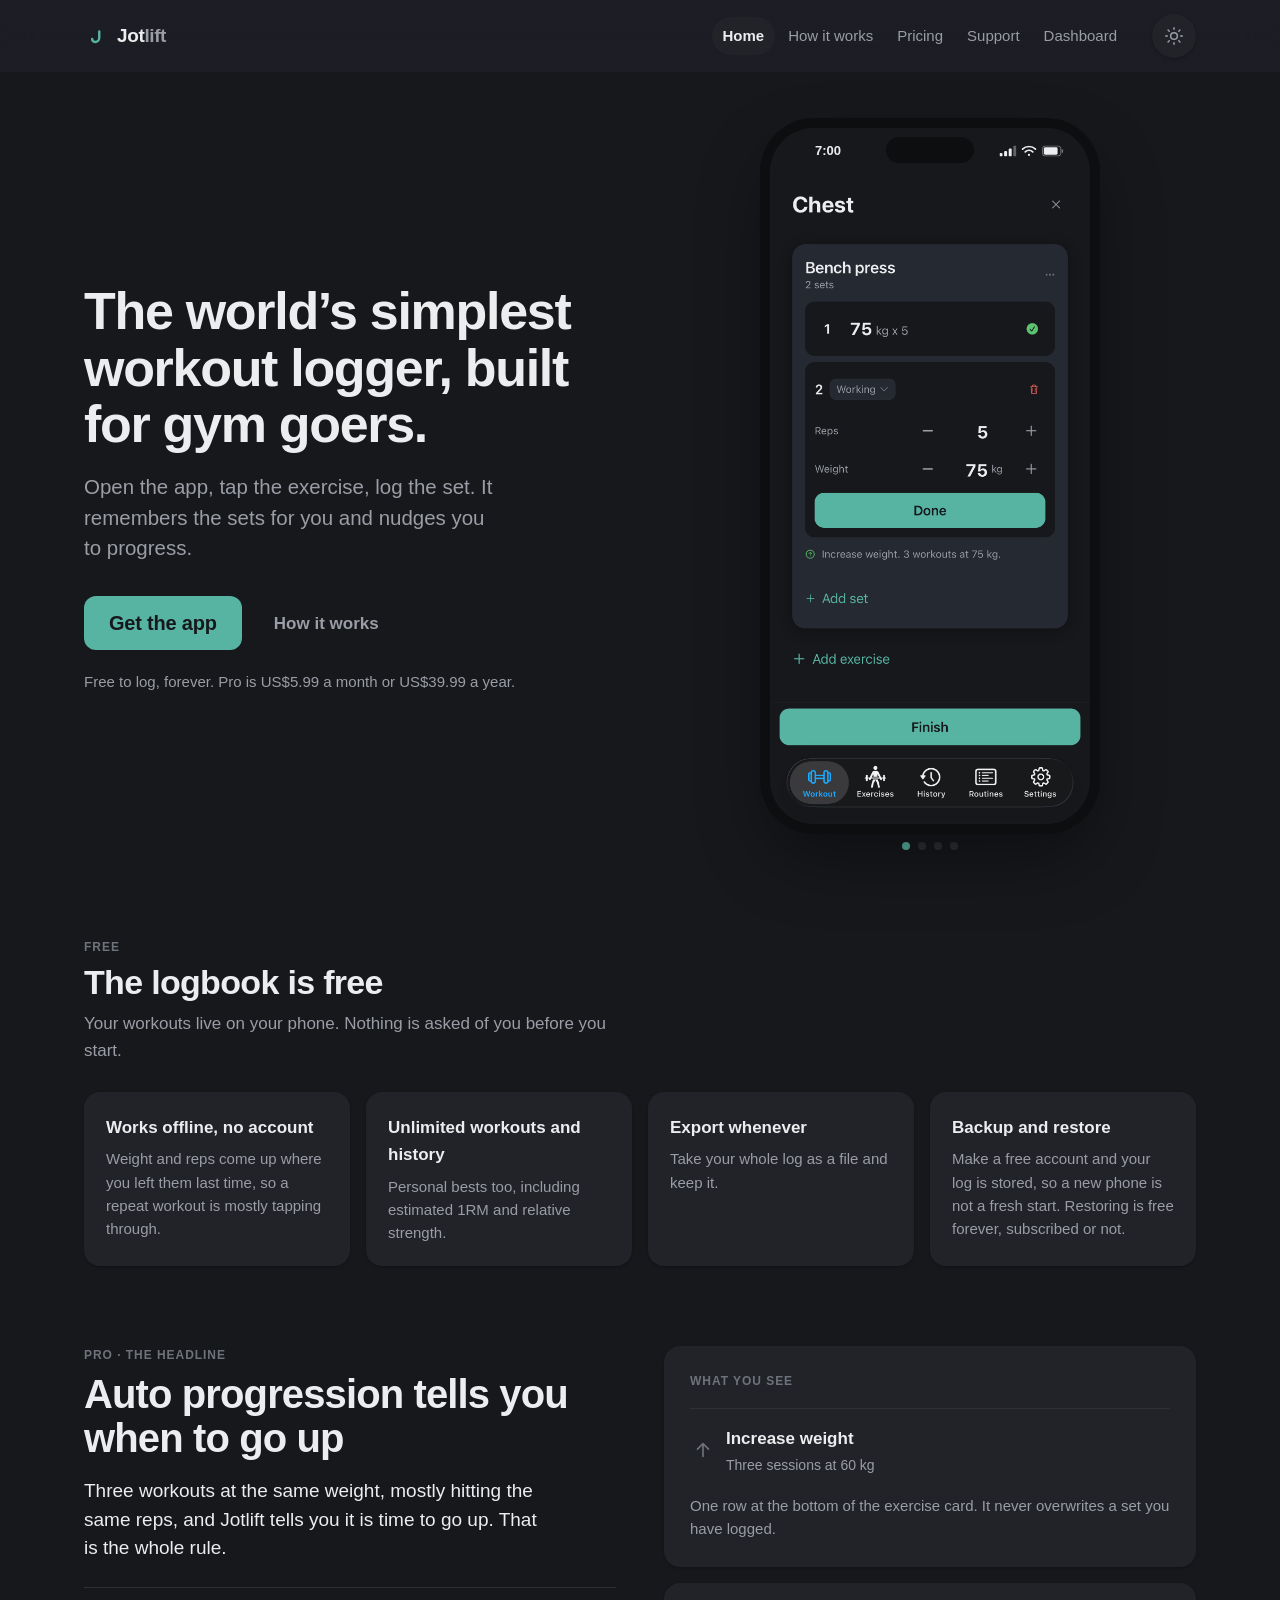
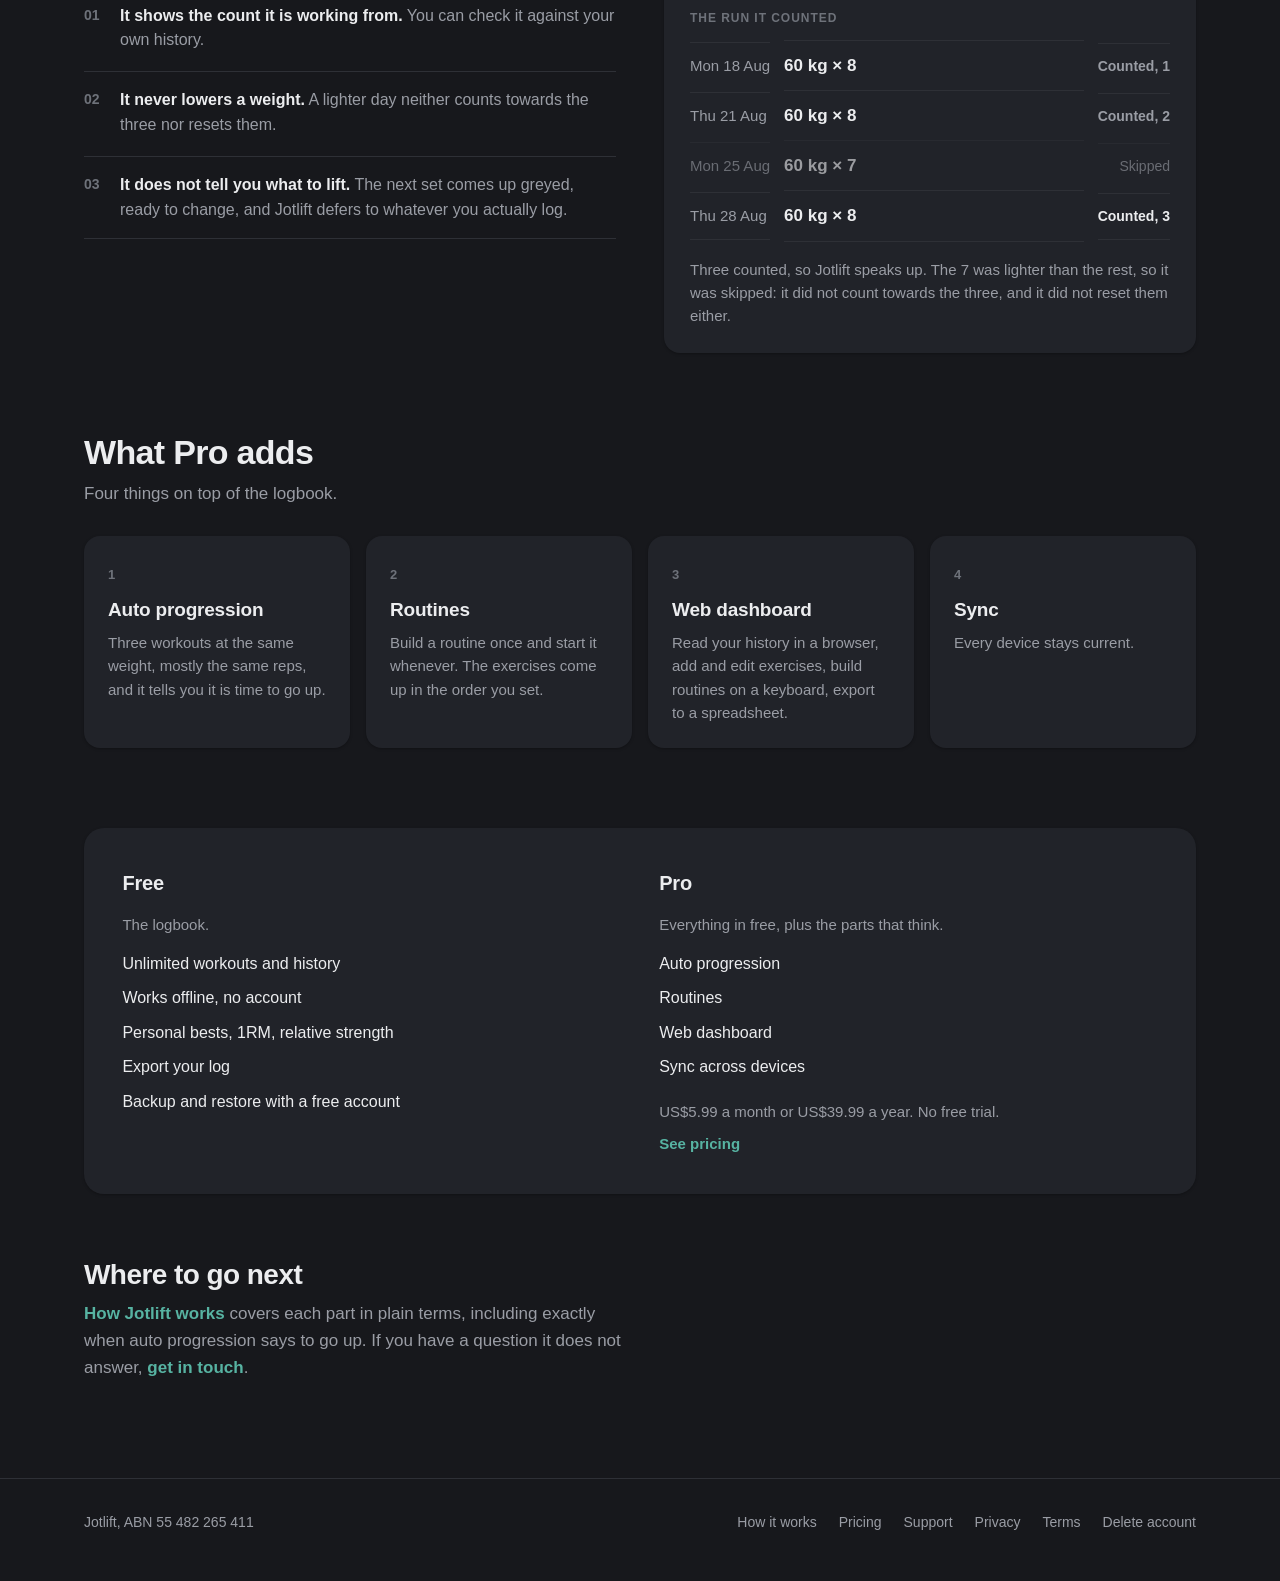
==== commit 38a0fcfb: "feat(security): a content security policy on every page, and no framed dashboard GitHub Pages sends " ====
--- a/index.html
+++ b/index.html
@@ -2,6 +2,28 @@
 <html lang="en" data-app="jotlift" data-theme="dark">
 <head>
 <meta charset="utf-8">
+<!-- Content Security Policy. Nothing here loads a third-party script, so every
+     executable resource resolves to this origin. The one inline script (the
+     pre-paint theme read further down this head) is allowed by its sha256 hash
+     rather than by 'unsafe-inline': a hash present in script-src makes the
+     browser ignore 'unsafe-inline' entirely, so an injected inline script is
+     still refused. Only the Inter webfont is off-origin, and it is the reason
+     style-src and font-src name Google at all.
+
+     'unsafe-inline' stays in style-src because the pages carry style
+     attributes; a style attribute cannot execute, and dropping it would cost
+     the chart its layout for no attacker capability.
+
+     form-action 'none' is a real failsafe rather than a formality: the sign-in
+     form is submitted by JS, so if that handler ever failed to run, the browser
+     would otherwise navigate and put the typed password in the URL.
+
+     frame-ancestors is DELIBERATELY ABSENT. Browsers ignore it in a meta
+     policy, and GitHub Pages sends no headers of our own, so stating it here
+     would read as clickjacking protection that does not exist. The dashboard
+     (the only page holding a session) refuses to run framed in JS instead; see
+     assets/js/dashboard/index.js. -->
+<meta http-equiv="Content-Security-Policy" content="default-src 'none'; script-src 'self' 'sha256-9PPnXDPvTWPjIk3zWfNq0cdWasemBD8gKhIcqQX4xds='; style-src 'self' https://fonts.googleapis.com 'unsafe-inline'; font-src https://fonts.gstatic.com; img-src 'self'; base-uri 'none'; form-action 'none'">
 <meta name="viewport" content="width=device-width, initial-scale=1">
 <title>Jotlift — the world's simplest workout logger</title>
 <meta name="description" content="Open the app, tap the exercise, log the set. Jotlift remembers the sets for you and nudges you to progress. Free to log, forever.">
--- a/assets/css/site.css
+++ b/assets/css/site.css
@@ -20,6 +20,43 @@
 @import "tokens/typography.css";
 @import "tokens/spacing.css";
 @import "tokens/elevation.css";
+
+/* The light half of the semantic set, stated EXPLICITLY.
+ *
+ * colors.css puts light on bare `:root` and dark behind `[data-theme="dark"]`,
+ * which is right for a page that owns its own root element: `data-theme="light"`
+ * there simply falls through to `:root`. It stops being right the moment this
+ * stylesheet renders inside a host that has already stamped a theme higher up,
+ * because a `light` stamp below a `dark` one then inherits dark and has nothing
+ * to reset it with. Restating the light tokens against the same selector the
+ * dark block uses makes the toggle win in BOTH directions, wherever it sits. */
+[data-theme="light"] {
+  --color-canvas:          var(--paper-100);
+  --color-surface:         var(--paper-50);
+  --color-elevated:        var(--white);
+  --color-hairline:        var(--paper-200);
+  --color-scrim:           rgba(33, 31, 27, 0.32);
+
+  --color-text:            var(--ink-900);
+  --color-text-quiet:      var(--ink-600);
+  --color-text-decorative: var(--ink-400);
+
+  --color-accent:          var(--teal-deep);
+  --color-accent-soft:     var(--teal-soft-l);
+  --color-on-accent:       var(--white);
+
+  --color-success:         var(--grn-deep);
+  --color-success-soft:    var(--grn-soft-l);
+  --color-danger:          var(--red-deep);
+  --color-danger-soft:     var(--red-soft-l);
+  --color-on-danger:       var(--white);
+  --color-warning:         var(--amb-deep);
+  --color-warning-soft:    var(--amb-soft-l);
+
+  --elev-1: 0 1px 3px rgba(33, 31, 27, 0.07);
+  --elev-2: 0 2px 8px rgba(33, 31, 27, 0.10);
+  --elev-3: 0 12px 32px rgba(33, 31, 27, 0.16);
+}
 
 /* ============================================================ reset + ground */
 
@@ -610,7 +647,19 @@
 .chart-card { background: var(--color-surface); border-radius: var(--radius-lg); box-shadow: var(--elev-1); padding: 20px; margin-bottom: 24px; }
 .chart-readout { margin: 12px 0 2px; min-height: 19px; font-size: 13px; color: var(--color-text-quiet); font-variant-numeric: tabular-nums; }
 .chart-frame { position: relative; padding: 6px 0 0 44px; }
-.chart-scroll { overflow-x: auto; overflow-y: hidden; padding: 0 24px 8px 18px; }
+.chart-scroll {
+  overflow-x: auto; overflow-y: hidden; padding: 0 24px 8px 18px;
+  /* The platform scrollbar is a grey slab that belongs to no palette. This one
+     is drawn from the tokens, so it recedes in both modes. */
+  scrollbar-width: thin;
+  scrollbar-color: var(--color-hairline) transparent;
+}
+.chart-scroll::-webkit-scrollbar { height: 8px; }
+.chart-scroll::-webkit-scrollbar-track { background: transparent; }
+.chart-scroll::-webkit-scrollbar-thumb {
+  background: var(--color-hairline); border-radius: var(--radius-pill);
+}
+.chart-scroll:hover::-webkit-scrollbar-thumb { background: var(--color-text-decorative); }
 .chart-plot { position: relative; height: 200px; }
 .chart-plot svg { display: block; overflow: visible; }
 .chart-guide { position: absolute; top: 0; height: 176px; width: 1px; background: var(--color-hairline); }
@@ -628,6 +677,27 @@
 .best-row__value--absent { font-size: 15px; font-weight: 400; color: var(--color-text-quiet); }
 .bests-note { margin: 14px 0 0; max-width: 62ch; font-size: 14px; line-height: 1.55; color: var(--color-text-quiet); }
 
+/* A link that behaves like one but is a button, so it is reachable and honest. */
+.linkish {
+  background: none; border: none; padding: 0; cursor: pointer;
+  font-family: var(--font-text); font-size: inherit; font-weight: 600;
+  color: var(--color-accent);
+}
+
+/* A small square control inside a row: reorder, remove. */
+.icon-btn {
+  width: 32px; height: 32px; display: inline-flex; align-items: center; justify-content: center;
+  border: none; border-radius: var(--radius-sm); background: transparent;
+  color: var(--color-text-decorative); cursor: pointer;
+  transition: background var(--motion-instant) var(--ease-standard), color var(--motion-instant) var(--ease-standard);
+}
+.icon-btn:hover { background: var(--color-canvas); color: var(--color-text); }
+.icon-btn[disabled] { opacity: 0.32; cursor: default; }
+.icon-btn--danger:hover { color: var(--color-danger); }
+/* Remove is the plus turned into a cross. */
+.icon-btn[data-routine-remove] svg,
+.icon-btn[data-routine-set-remove] svg { transform: rotate(45deg); }
+
 /* Exercises */
 .ex-group { margin-bottom: 20px; }
 .ex-group > h3 { margin: 0 0 8px; font-size: 15px; font-weight: 600; color: var(--color-text-quiet); }
@@ -647,9 +717,32 @@
 .ex-row__chevron { display: inline-flex; color: var(--color-text-decorative); }
 .ex-empty { margin: 0 0 20px; padding: 24px; background: var(--color-surface); border-radius: var(--radius-lg); box-shadow: var(--elev-1); font-size: 16px; color: var(--color-text-quiet); text-align: center; }
 
-.ex-detail { background: var(--color-elevated); border-radius: var(--radius-lg); box-shadow: var(--elev-2); padding: 24px; }
-.ex-detail h3 { margin: 0 0 4px; font-size: 17px; font-weight: 600; color: var(--color-text); }
-.ex-detail__name { margin: 0 0 20px; font-size: 15px; color: var(--color-text-quiet); }
+/* The editor opens UNDER the row it belongs to, inside the same card, so what
+   is being edited is never off screen from the thing that opened it. */
+.ex-panel {
+  background: var(--color-elevated);
+  border-top: 1px solid var(--color-hairline);
+  padding: 20px 16px 22px;
+}
+.ex-panel--create {
+  border: none; border-radius: var(--radius-lg); box-shadow: var(--elev-2);
+  padding: 24px; margin-bottom: 20px;
+}
+.ex-panel__note { margin: 14px 0 0; font-size: 14px; line-height: 1.55; color: var(--color-text-quiet); max-width: 62ch; }
+.ex-panel select {
+  flex: 1; min-width: 0; border: none; outline: none; background: transparent;
+  font-family: var(--font-text); font-size: var(--type-body-size); color: var(--color-text);
+  appearance: none; cursor: pointer;
+}
+.ex-panel .field__box { position: relative; }
+/* A chevron drawn on the box, since the native select arrow is unstyleable. */
+.ex-panel .field__box:has(select)::after {
+  content: ''; position: absolute; right: 14px; top: 50%; width: 8px; height: 8px;
+  border-right: 1.8px solid var(--color-text-decorative);
+  border-bottom: 1.8px solid var(--color-text-decorative);
+  transform: translateY(-70%) rotate(45deg); pointer-events: none;
+}
+.ex-panel .field__box:has(select) select { padding-right: 20px; }
 .ex-facts { display: grid; grid-template-columns: repeat(auto-fit, minmax(140px, 1fr)); gap: 18px 24px; margin-bottom: 18px; }
 .ex-facts p:first-child { margin: 0 0 2px; font-size: 13px; color: var(--color-text-quiet); }
 .ex-facts p:last-child { margin: 0; font-size: 16px; color: var(--color-text); }
@@ -658,6 +751,42 @@
 .ex-actions__left { display: flex; flex-wrap: wrap; gap: 10px; }
 .danger-link { font-size: 15px; color: var(--color-danger); font-weight: 600; cursor: pointer; background: none; border: none; font-family: var(--font-text); padding: 0; }
 
+/* The destructive confirm. One dialog, opened by name from every deletion.
+
+   `<dialog>` in the top layer, so the scrim is a real ::backdrop and the page
+   behind it is inert: no z-index race, and nothing to re-implement about focus
+   or Escape. */
+.confirm {
+  border: none; padding: 0; background: none; max-width: min(420px, calc(100vw - 32px));
+  color: var(--color-text);
+}
+.confirm::backdrop { background: var(--color-scrim); }
+.confirm__panel {
+  background: var(--color-elevated); border-radius: var(--radius-lg);
+  box-shadow: var(--elev-3); padding: 24px;
+}
+.confirm__title { margin: 0; font-size: 20px; font-weight: 600; line-height: 1.25; color: var(--color-text); }
+.confirm__body { margin: 12px 0 0; font-size: 15px; line-height: 1.55; color: var(--color-text-quiet); }
+/* The arms PAIR, with the escape leading: side by side they differ in position
+   as well as in fill, so the two halves never read as twins. */
+.confirm__arms { display: flex; gap: 12px; margin-top: 24px; }
+.confirm__arms .btn { flex: 1; }
+/* Past the width the pair fits, they take a line each, destructive on top and
+   the way out beneath it. The LAYOUT changes, never the type. */
+@media (max-width: 380px) {
+  .confirm__arms { flex-direction: column-reverse; }
+  /* `flex: 1` shares the MAIN axis, which is now vertical: left alone it would
+     divide the row's height between the two arms instead of their width. */
+  .confirm__arms .btn { flex: 0 0 auto; }
+}
+
+/* D67's pre-resolved pair, and the only red fill anywhere: `danger` itself is a
+   signal and is never a button. */
+.btn--destructive {
+  background: var(--color-destructive-bg); color: var(--color-destructive-fg);
+  border-color: transparent;
+}
+
 /* Routines */
 .routine-cards { display: grid; grid-template-columns: repeat(auto-fit, minmax(220px, 1fr)); gap: 12px; margin-bottom: 20px; }
 .routine-card {
@@ -672,18 +801,190 @@
 .routine-card__tags { display: flex; flex-wrap: wrap; gap: 6px; }
 
 .routine-detail { background: var(--color-elevated); border-radius: var(--radius-lg); box-shadow: var(--elev-2); padding: 24px; }
-.routine-detail__head { display: flex; flex-wrap: wrap; gap: 12px; align-items: center; justify-content: space-between; margin-bottom: 18px; }
+.routine-detail__head { display: flex; flex-wrap: wrap; gap: 12px; align-items: flex-end; justify-content: space-between; margin-bottom: 18px; }
 .routine-detail__head h3 { margin: 0; font-size: 17px; font-weight: 600; color: var(--color-text); }
+.routine-detail__counts { margin: 6px 0 0; font-size: 13px; color: var(--color-text-quiet); font-variant-numeric: tabular-nums; }
 .routine-table { border-radius: var(--radius-md); overflow: hidden; background: var(--color-surface); }
-.routine-table__row { display: grid; grid-template-columns: 32px minmax(0, 1fr) 80px 90px 40px; gap: 12px; padding: 12px 16px; font-size: 16px; align-items: center; min-height: 44px; }
-.routine-table__row + .routine-table__row { border-top: 1px solid var(--color-hairline); }
+.routine-table__row { display: grid; grid-template-columns: 30px 22px minmax(0, 1fr) 72px 100px 40px; gap: 10px; padding: 12px 16px; font-size: 16px; align-items: center; min-height: 44px; }
+.routine-table__head + [data-routine-rows] .routine-block:first-child,
+.routine-block + .routine-block { border-top: 1px solid var(--color-hairline); }
 .routine-table__head { padding: 12px 16px; font-size: 11px; font-weight: 600; letter-spacing: 0.05em; text-transform: uppercase; color: var(--color-text-decorative); }
 .routine-table__n { color: var(--color-text-decorative); font-variant-numeric: tabular-nums; font-size: 14px; font-weight: 600; }
 .routine-table__name { min-width: 0; color: var(--color-text); overflow: hidden; text-overflow: ellipsis; white-space: nowrap; }
 .routine-table__sets { text-align: right; color: var(--color-text); font-variant-numeric: tabular-nums; }
 .routine-table__reps { text-align: right; font-variant-numeric: tabular-nums; color: var(--color-text); }
 .routine-table__reps--any { color: var(--color-text-decorative); }
-.routine-table__grip { display: flex; justify-content: flex-end; color: var(--color-text-decorative); cursor: grab; }
+.routine-table__grip { display: flex; }
+.routine-table__tools { display: flex; justify-content: flex-end; }
+
+/* One exercise: its row, and the plan that opens under it inside the same card.
+   The plan opens HERE, so the chevron points down and turns, never forward. */
+.routine-item { background: var(--color-surface); }
+.routine-open {
+  display: flex; align-items: center; gap: 8px; min-width: 0; width: 100%;
+  padding: 0; border: none; background: none; text-align: left;
+  font-family: var(--font-text); font-size: 16px; color: var(--color-text);
+}
+button.routine-open { cursor: pointer; }
+.routine-open__main { display: flex; flex-direction: column; gap: 1px; min-width: 0; }
+/* Per side is metadata, read under the name. It appears only when it is on. */
+.routine-table__mode { font-size: 12px; color: var(--color-text-quiet); }
+
+/* A superset recesses toward canvas inside the card, so it reads as one grouped
+   well rather than a bordered box of boxes. The handle is the GROUP's: a member
+   cannot move on its own. */
+.routine-superset {
+  margin: 10px 12px; border-radius: var(--radius-md);
+  background: var(--color-canvas); overflow: hidden;
+}
+.routine-superset__head {
+  display: flex; align-items: center; gap: 6px; padding: 8px 12px 4px 8px;
+  font-size: 13px; color: var(--color-text-quiet);
+}
+.routine-superset .routine-item { background: transparent; }
+.routine-superset .routine-item + .routine-item { border-top: 1px solid var(--color-hairline); }
+.routine-superset .routine-plan { background: transparent; }
+.routine-superset .cell-input, .routine-superset .cell-select { background: var(--color-surface); }
+.routine-open__chevron {
+  display: inline-flex; flex: 0 0 auto; color: var(--color-text-decorative);
+  transition: transform var(--motion-quick) var(--ease-standard);
+}
+.routine-open[aria-expanded="true"] .routine-open__chevron { transform: rotate(180deg); }
+
+/* The handle. Six dots, the way every list that drags is marked, and a real
+   button: the arrow keys move the row for anyone not using a pointer.
+   `touch-action` is what makes a touch drag move the row rather than the page. */
+.grip {
+  display: inline-flex; align-items: center; justify-content: center;
+  width: 30px; height: 34px; margin-left: -6px; padding: 0;
+  border: none; border-radius: var(--radius-sm); background: transparent;
+  color: var(--color-text-decorative); cursor: grab; touch-action: none;
+  transition: color var(--motion-instant) var(--ease-standard),
+              background var(--motion-instant) var(--ease-standard);
+}
+.grip:hover { color: var(--color-text); background: var(--color-canvas); }
+.grip:active { cursor: grabbing; }
+
+/* The block being dragged rides above the ones it passes, and the ones it passes
+   settle back rather than snapping. */
+.routine-block.is-dragging {
+  position: relative; z-index: 2; border-radius: var(--radius-md);
+  background: var(--color-elevated); box-shadow: var(--elev-2); cursor: grabbing;
+}
+.routine-block.is-dragging .grip { color: var(--color-text); }
+.is-reordering .routine-block:not(.is-dragging) {
+  transition: transform var(--motion-quick) var(--ease-standard);
+}
+.is-reordering { user-select: none; }
+
+/* The plan: one row per set, recessed under the exercise it belongs to. */
+.routine-plan { padding: 4px 16px 16px 60px; background: var(--color-canvas); }
+.routine-plan__note { margin: 12px 0 0; max-width: 60ch; font-size: 14px; line-height: 1.55; color: var(--color-text-quiet); }
+.routine-plan__add {
+  display: inline-flex; align-items: center; gap: 6px; margin-top: 10px;
+  min-height: 34px; padding: 0 10px 0 6px;
+  border: none; border-radius: var(--radius-sm); background: transparent;
+  font-family: var(--font-text); font-size: 15px; font-weight: 600;
+  color: var(--color-accent); cursor: pointer;
+}
+.routine-plan__add:hover { background: var(--color-accent-soft); }
+
+/* Per side and the superset actions belong to the exercise, so they head its
+   own panel. Quiet chrome: neither is a primary path. */
+.plan-tools {
+  display: flex; flex-wrap: wrap; align-items: center; gap: 8px 20px;
+  padding: 10px 0 4px; font-size: 14px;
+}
+.check { display: inline-flex; align-items: center; gap: 8px; cursor: pointer; color: var(--color-text); }
+.check input {
+  width: 18px; height: 18px; margin: 0; accent-color: var(--color-accent); cursor: pointer;
+}
+/* Quiet, never accent: the superset actions are not this panel's tap path, and
+   the accent already rides on Add set below them (tint-scarcity, D51). */
+.plan-tools .linkish {
+  font-size: 14px; font-weight: 500; color: var(--color-text-quiet); text-decoration: underline;
+  text-underline-offset: 3px; text-decoration-color: var(--color-hairline);
+}
+.plan-tools .linkish:hover { color: var(--color-text); text-decoration-color: currentColor; }
+
+.pick-list { background: var(--color-surface); border-radius: var(--radius-md); overflow: hidden; }
+.pick-row {
+  display: flex; align-items: center; gap: 12px; padding: 13px 16px;
+  min-height: 44px; font-size: 16px; color: var(--color-text); cursor: pointer;
+}
+.pick-row + .pick-row { border-top: 1px solid var(--color-hairline); }
+.pick-row input { width: 18px; height: 18px; margin: 0; accent-color: var(--color-accent); cursor: pointer; }
+.pick-row__name { flex: 1; min-width: 0; }
+.pick-row__meta { font-size: 14px; color: var(--color-text-quiet); font-variant-numeric: tabular-nums; }
+
+.rsets { display: flex; flex-direction: column; }
+.rset { display: flex; flex-wrap: wrap; align-items: flex-end; gap: 10px; padding: 10px 0; }
+.rset + .rset { border-top: 1px solid var(--color-hairline); }
+.rset__badge {
+  flex: 0 0 auto; align-self: center; min-width: 26px; text-align: center;
+  font-size: 15px; font-weight: 600; color: var(--color-text); font-variant-numeric: tabular-nums;
+}
+/* A warmup, a drop or a back-off set carries its letter instead of a number. */
+.rset__badge--tag { color: var(--color-text-quiet); }
+.rset__field { display: flex; flex-direction: column; gap: 4px; min-width: 0; }
+.rset__field--type { flex: 0 1 168px; }
+.rset__label { font-size: 12px; color: var(--color-text-quiet); }
+.rset__box { position: relative; display: flex; align-items: center; }
+.rset__field .cell-input { width: 84px; text-align: left; }
+.rset__field .cell-input[data-set-field="weight"] { width: 104px; padding-right: 34px; }
+.rset__unit {
+  position: absolute; right: 10px; font-size: 13px; color: var(--color-text-quiet);
+  pointer-events: none;
+}
+.rset__remove { align-self: center; margin-left: auto; }
+.rset__read { font-size: 15px; color: var(--color-text-quiet); }
+.rset__read--values { margin-left: auto; color: var(--color-text); font-variant-numeric: tabular-nums; }
+
+/* The set-type picker. A select, drawn like the cells beside it. */
+.cell-select {
+  width: 100%; min-width: 0; height: 34px; padding: 0 26px 0 8px;
+  border: 1px solid var(--color-hairline); border-radius: var(--radius-sm);
+  background: var(--color-elevated); color: var(--color-text);
+  font-family: var(--font-text); font-size: 15px;
+  appearance: none; cursor: pointer;
+  transition: border-color var(--motion-quick) var(--ease-standard);
+}
+.cell-select:focus { outline: none; border-color: var(--color-accent); }
+.rset__box:has(.cell-select)::after {
+  content: ''; position: absolute; right: 11px; top: 50%; width: 7px; height: 7px;
+  border-right: 1.8px solid var(--color-text-decorative);
+  border-bottom: 1.8px solid var(--color-text-decorative);
+  transform: translateY(-70%) rotate(45deg); pointer-events: none;
+}
+
+/* A value edited in place, in the column it belongs to. */
+.cell-input {
+  width: 100%; min-width: 0; height: 34px; padding: 0 8px; text-align: right;
+  border: 1px solid var(--color-hairline); border-radius: var(--radius-sm);
+  background: var(--color-elevated); color: var(--color-text);
+  font-family: var(--font-text); font-size: 15px; font-variant-numeric: tabular-nums;
+  transition: border-color var(--motion-quick) var(--ease-standard);
+}
+.cell-input:focus { outline: none; border-color: var(--color-accent); }
+.cell-input::placeholder { color: var(--color-text-decorative); }
+/* The spinners fight the right alignment and add nothing here. */
+.cell-input::-webkit-outer-spin-button,
+.cell-input::-webkit-inner-spin-button { appearance: none; margin: 0; }
+.cell-input[type="number"] { appearance: textfield; }
+
+.routine-add { margin-top: 18px; display: flex; flex-wrap: wrap; gap: 10px; align-items: flex-end; }
+.routine-add .field__box { position: relative; }
+.routine-add select {
+  flex: 1; min-width: 0; border: none; outline: none; background: transparent;
+  font-family: var(--font-text); font-size: var(--type-body-size); color: var(--color-text);
+  appearance: none; cursor: pointer; padding-right: 20px;
+}
+.routine-add .field__box::after {
+  content: ''; position: absolute; right: 14px; top: 50%; width: 8px; height: 8px;
+  border-right: 1.8px solid var(--color-text-decorative);
+  border-bottom: 1.8px solid var(--color-text-decorative);
+  transform: translateY(-70%) rotate(45deg); pointer-events: none;
+}
 
 /* Export */
 .export-card { background: var(--color-surface); border-radius: var(--radius-lg); box-shadow: var(--elev-1); padding: 24px; max-width: 560px; }
@@ -773,9 +1074,42 @@
 /* Tight: the fixed numeric tracks no longer fit beside the label, so a row
    wraps rather than starving the label track. */
 @media (max-width: 639px) {
-  .routine-table__row { grid-template-columns: 32px minmax(0, 1fr) 1fr; }
-  .routine-table__name { grid-column: 2 / -1; }
-  .routine-table__row > .routine-table__grip, .routine-table__head > span:last-child { display: none; }
+  /* The handle stays, on a phone most of all: dragging is how rows move now.
+     The numbers drop to a second line rather than starving the name. */
+  .routine-table__row {
+    grid-template-columns: 30px 22px minmax(0, 1fr) 64px 36px;
+    grid-template-areas:
+      "grip n    name name tools"
+      "sets sets sets reps reps";
+    gap: 8px;
+  }
+  .routine-table__grip { grid-area: grip; }
+  .routine-table__n { grid-area: n; }
+  .routine-open { grid-area: name; }
+  .routine-table__row > .routine-table__name { grid-area: name; }
+  .routine-table__sets { grid-area: sets; justify-self: end; width: 64px; }
+  .routine-table__reps { grid-area: reps; }
+  .routine-table__tools { grid-area: tools; }
+  .routine-plan { padding-left: 16px; }
+  /* Two lines rather than four: the type over the numbers, remove on the end
+     of the first, so the glyph sits beside the set it removes. */
+  .rset {
+    display: grid; align-items: end; gap: 8px 10px;
+    grid-template-columns: 26px minmax(0, 1fr) minmax(0, 1fr) 32px;
+    grid-template-areas:
+      "badge type type   remove"
+      "badge reps weight .";
+  }
+  .rset__badge { grid-area: badge; }
+  .rset__field--type { grid-area: type; }
+  .rset__field--reps { grid-area: reps; }
+  .rset__field--weight { grid-area: weight; }
+  .rset__remove { grid-area: remove; margin-left: 0; }
+  .rset__field .cell-input,
+  .rset__field .cell-input[data-set-field="weight"] { width: 100%; }
+  /* The column head stops describing the layout once the row wraps, and each
+     cell already carries its own label for a screen reader. */
+  .routine-table__head { display: none; }
   .ex-row__best { display: none; }
   .matrix__row { grid-template-columns: 1fr 56px 56px; padding: 14px 16px; }
   .phone { width: 100%; max-width: 320px; }
